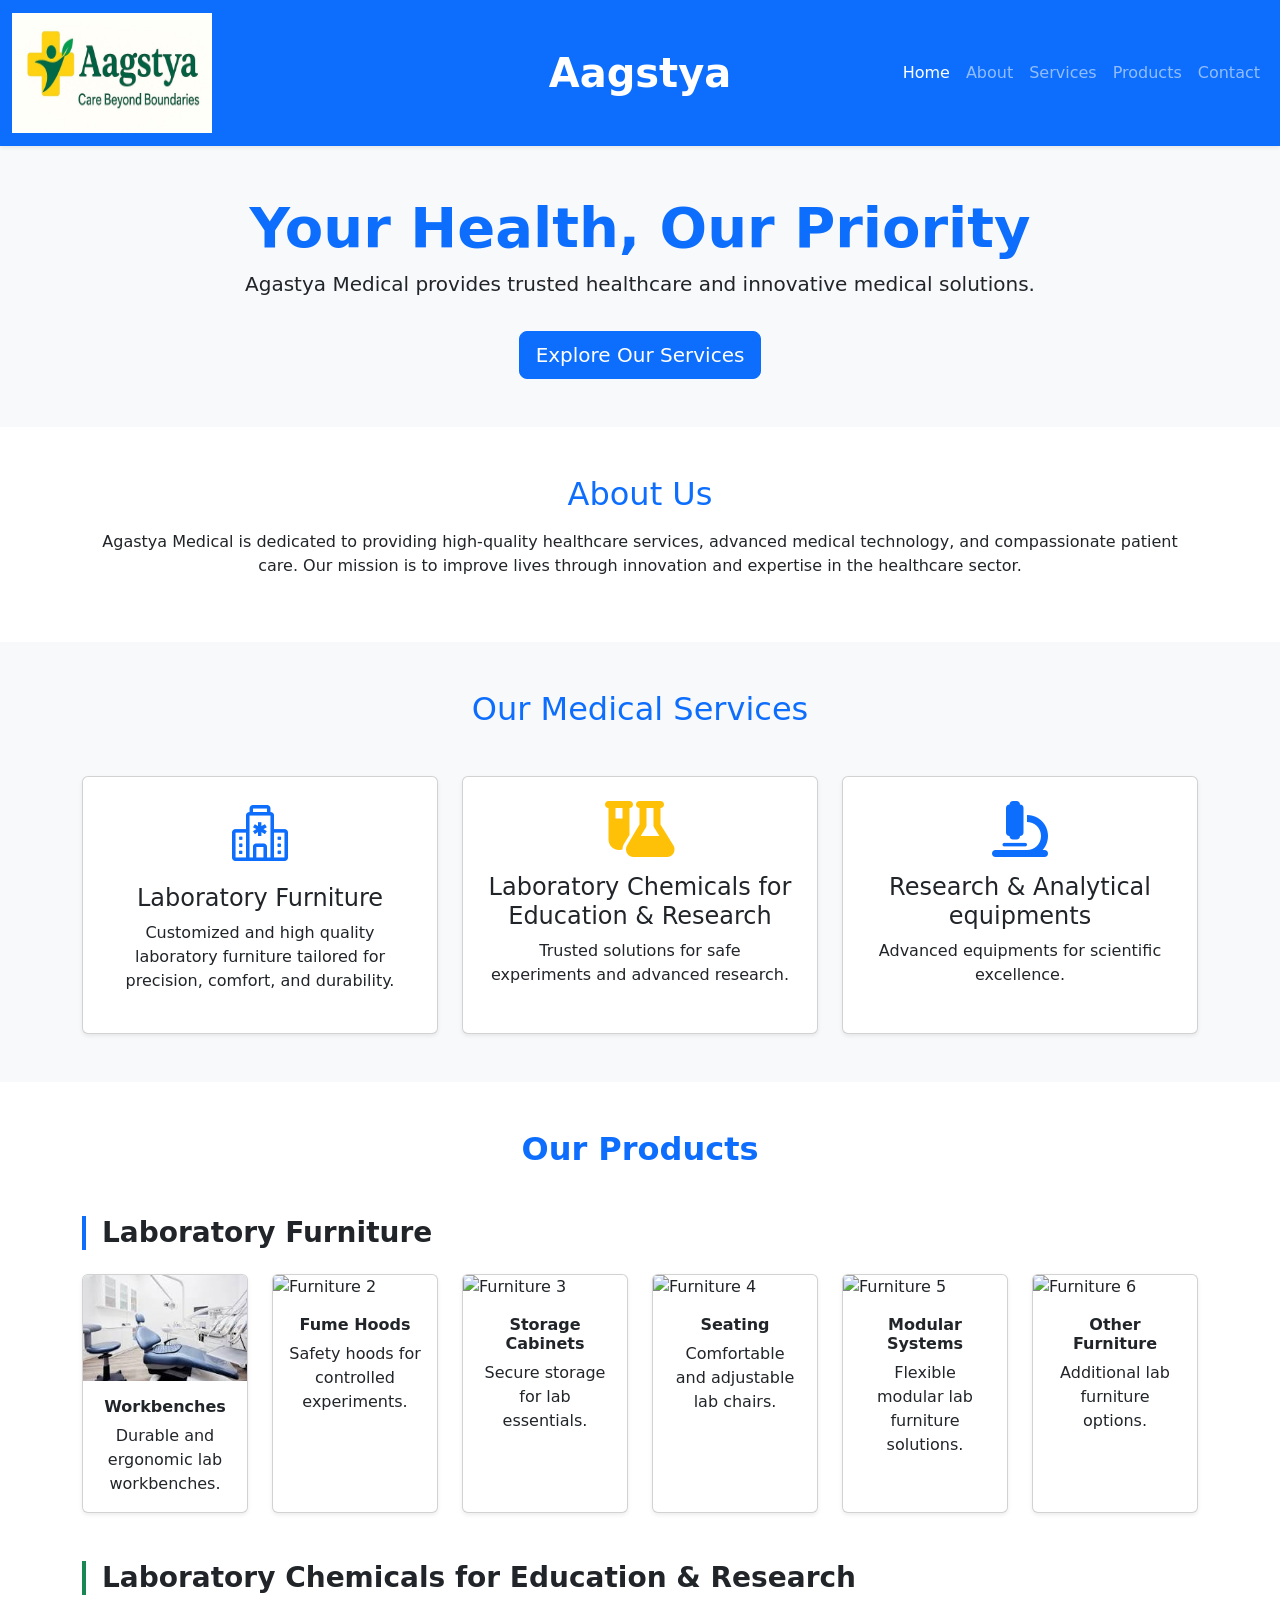
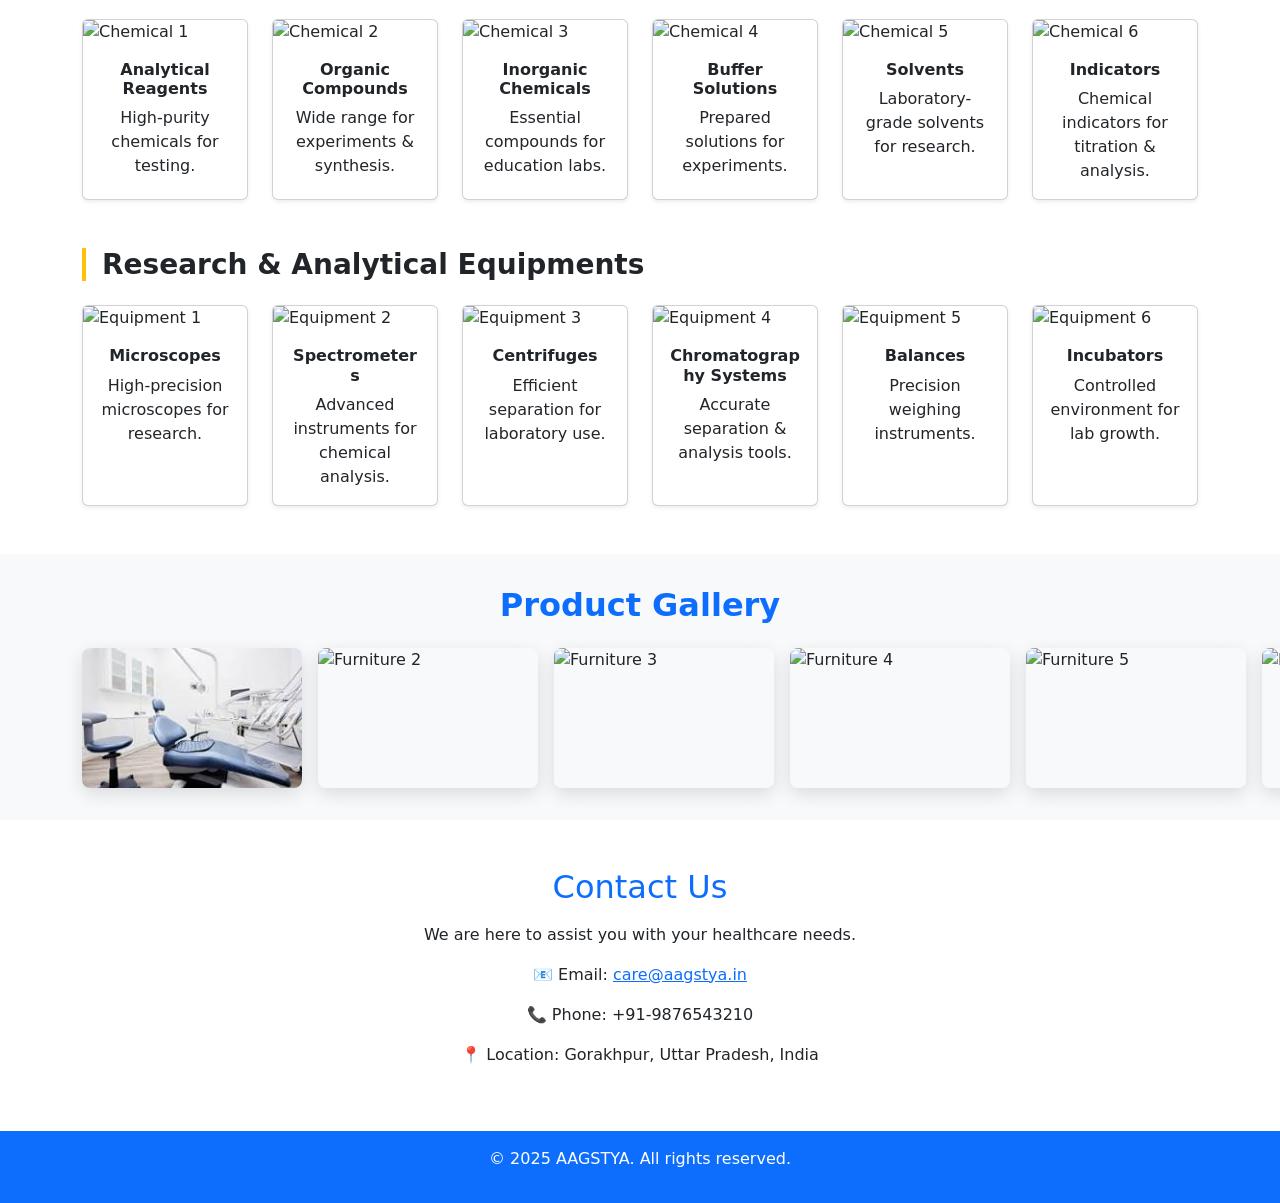
==== index.html @ add507a2 "changed file name to index" ====
<!DOCTYPE html>
<html lang="en">
<head>
  <meta charset="UTF-8" />
  <meta name="viewport" content="width=device-width, initial-scale=1.0" />
  <title>Agastya Medical Solutions</title>

  <!-- Bootstrap CSS -->
  <link href="https://cdn.jsdelivr.net/npm/bootstrap@5.3.2/dist/css/bootstrap.min.css" rel="stylesheet" />

  <!-- Bootstrap Icons -->
  <link href="https://cdn.jsdelivr.net/npm/bootstrap-icons/font/bootstrap-icons.css" rel="stylesheet" />

  <!-- Font Awesome (for flask / microscope icons, etc.) -->
  <link href="https://cdnjs.cloudflare.com/ajax/libs/font-awesome/6.5.0/css/all.min.css" rel="stylesheet" />

  <!-- Your site CSS (keeps your overrides) -->
  <link rel="stylesheet" href="css/style.css" />

  <!-- Product slider styles (paste inserted here) -->
  <style>
    /* Continuous right-to-left/right-to-left slider (this version moves images from LEFT -> RIGHT) */
    .product-slider {
      overflow: hidden;
      position: relative;
      padding: 2rem 0;
    }

    .product-slider .slider-track {
      display: flex;
      align-items: center;
      gap: 1rem;
      /* width is flexible; content duplicated for seamless loop */
      animation: scroll-right 30s linear infinite;
    }

    .product-slider .slide {
      flex: 0 0 auto;
      width: 220px; /* width of each item - adjust as needed */
    }

    .product-slider .slide img {
      width: 100%;
      height: 140px;
      object-fit: cover;
      border-radius: 8px;
      box-shadow: 0 6px 18px rgba(0, 0, 0, 0.12);
      display: block;
    }

    /* pause animation on hover */
    .product-slider .slider-track:hover {
      animation-play-state: paused;
    }

    /* Move the track from -50% to 0 so visual movement is left -> right */
    @keyframes scroll-right {
      0% {
        transform: translateX(-50%);
      }

      100% {
        transform: translateX(0%);
      }
    }

    /* responsive adjustments */
    @media (max-width: 992px) {
      .product-slider .slide {
        width: 180px;
      }

      .product-slider .slide img {
        height: 120px;
      }
    }

    @media (max-width: 576px) {
      .product-slider .slide {
        width: 140px;
      }

      .product-slider .slide img {
        height: 90px;
      }
    }
  </style>
</head>

<body>
  <!-- Navbar -->
 <nav class="navbar navbar-expand-lg navbar-dark bg-primary shadow-sm">
  <div class="container-fluid">
    
    <!-- Logo on Left -->
    <a class="navbar-brand d-flex align-items-center" href="#">
      <img src="images_1/Aagstya_logo.jpg" alt="Aagstya Logo" width="200" height="120" class="me-2">
    </a>

    <!-- Title in Middle -->
   <div class="position-absolute start-50 translate-middle-x">
      <span class="fw-bold fs-1 text-white">Aagstya</span>
    </div>

    <!-- Navbar Toggle for Mobile -->
    <button class="navbar-toggler" type="button" data-bs-toggle="collapse" data-bs-target="#navbarNav">
      <span class="navbar-toggler-icon"></span>
    </button>

    <!-- Links on Right -->
    <div class="collapse navbar-collapse justify-content-end" id="navbarNav">
      <ul class="navbar-nav">
        <li class="nav-item"><a class="nav-link active" href="#">Home</a></li>
        <li class="nav-item"><a class="nav-link" href="#about">About</a></li>
        <li class="nav-item"><a class="nav-link" href="#services">Services</a></li>
        <li class="nav-item"><a class="nav-link" href="#products">Products</a></li>
        <li class="nav-item"><a class="nav-link" href="#contact">Contact</a></li>
      </ul>
    </div>

  </div>
</nav>


  <!-- Hero Section -->
  <header class="bg-light text-dark text-center py-5">
    <div class="container">
      <h1 class="display-4 fw-bold text-primary">Your Health, Our Priority</h1>
      <p class="lead">Agastya Medical provides trusted healthcare and innovative medical solutions.</p>
      <a href="#services" class="btn btn-primary btn-lg mt-3">Explore Our Services</a>
    </div>
  </header>

  <!-- About Section -->
  <section id="about" class="py-5">
    <div class="container text-center">
      <h2 class="text-primary">About Us</h2>
      <p class="mt-3">
        Agastya Medical is dedicated to providing high-quality healthcare services, advanced medical technology, 
        and compassionate patient care. Our mission is to improve lives through innovation and expertise in the healthcare sector.
      </p>
    </div>
  </section>

  <!-- Services Section -->
  <section id="services" class="py-5 bg-light">
    <div class="container">
      <h2 class="text-center text-primary">Our Medical Services</h2>
      <div class="row mt-4 g-4">
        <div class="col-md-4">
          <div class="card shadow-sm text-center p-4 h-100">
            <i class="bi bi-hospital display-4 text-primary mb-3"></i>
            <h4>Laboratory Furniture</h4>
            <p>Customized and high quality laboratory furniture tailored for precision, comfort, and durability.</p>
          </div>
        </div>
        <div class="col-md-4">
          <div class="card shadow-sm text-center p-4 h-100">
            <i class="fas fa-flask-vial display-4 text-warning mb-3"></i>
             <!-- <i class="bi bi-heart-pulse display-4 text-danger mb-3"></i>  -->
            <h4>Laboratory Chemicals for Education & Research</h4>
            <p>Trusted solutions for safe experiments and advanced research.</p>
          </div>
        </div>
        <div class="col-md-4">
          <div class="card shadow-sm text-center p-4 h-100">
            <i class="fas fa-microscope display-4 text-primary mb-3"></i> 
            <!-- <i class="bi bi-capsule-pill display-4 text-success mb-3"></i> -->
            <h4>Research & Analytical equipments</h4>
            <p>Advanced equipments for scientific excellence.</p>
          </div>
        </div>
      </div>
    </div>
  </section>

  <!-- Products Section -->
<!-- Products Section -->
<section id="products" class="py-5">
  <div class="container">
    <h2 class="text-center text-primary fw-bold mb-5">Our Products</h2>

    <!-- Laboratory Furniture -->
    <div class="mb-4">
      <h3 class="text-dark fw-bold border-start border-4 border-primary ps-3 mb-4">
        Laboratory Furniture
      </h3>
    </div>
    <div class="row g-4 mb-5">
      <!-- 6 Products -->
      <div class="col-md-4 col-lg-2">
        <div class="card shadow-sm h-100">
          <img src="images_1/furniture_1.jpg"class="card-img-top" alt="Furniture 1">
          <div class="card-body text-center">
            <h6 class="card-title fw-bold">Workbenches</h6>
            <p class="card-text">Durable and ergonomic lab workbenches.</p>
          </div>
        </div>
      </div>
      <div class="col-md-4 col-lg-2">
        <div class="card shadow-sm h-100">
          <img src="https://picsum.photos/300/200?random=12" class="card-img-top" alt="Furniture 2">
          <div class="card-body text-center">
            <h6 class="card-title fw-bold">Fume Hoods</h6>
            <p class="card-text">Safety hoods for controlled experiments.</p>
          </div>
        </div>
      </div>
      <div class="col-md-4 col-lg-2">
        <div class="card shadow-sm h-100">
          <img src="https://picsum.photos/300/200?random=13" class="card-img-top" alt="Furniture 3">
          <div class="card-body text-center">
            <h6 class="card-title fw-bold">Storage Cabinets</h6>
            <p class="card-text">Secure storage for lab essentials.</p>
          </div>
        </div>
      </div>
      <div class="col-md-4 col-lg-2">
        <div class="card shadow-sm h-100">
          <img src="https://picsum.photos/300/200?random=14" class="card-img-top" alt="Furniture 4">
          <div class="card-body text-center">
            <h6 class="card-title fw-bold">Seating</h6>
            <p class="card-text">Comfortable and adjustable lab chairs.</p>
          </div>
        </div>
      </div>
      <div class="col-md-4 col-lg-2">
        <div class="card shadow-sm h-100">
          <img src="https://picsum.photos/300/200?random=15" class="card-img-top" alt="Furniture 5">
          <div class="card-body text-center">
            <h6 class="card-title fw-bold">Modular Systems</h6>
            <p class="card-text">Flexible modular lab furniture solutions.</p>
          </div>
        </div>
      </div>
      <div class="col-md-4 col-lg-2">
        <div class="card shadow-sm h-100">
          <img src="https://picsum.photos/300/200?random=16" class="card-img-top" alt="Furniture 6">
          <div class="card-body text-center">
            <h6 class="card-title fw-bold">Other Furniture</h6>
            <p class="card-text">Additional lab furniture options.</p>
          </div>
        </div>
      </div>
    </div>

    <!-- Laboratory Chemicals -->
    <div class="mb-4">
      <h3 class="text-dark fw-bold border-start border-4 border-success ps-3 mb-4">
        Laboratory Chemicals for Education & Research
      </h3>
    </div>
    <div class="row g-4 mb-5">
      <div class="col-md-4 col-lg-2">
        <div class="card shadow-sm h-100">
          <img src="https://picsum.photos/300/200?random=21" class="card-img-top" alt="Chemical 1">
          <div class="card-body text-center">
            <h6 class="card-title fw-bold">Analytical Reagents</h6>
            <p class="card-text">High-purity chemicals for testing.</p>
          </div>
        </div>
      </div>
      <div class="col-md-4 col-lg-2">
        <div class="card shadow-sm h-100">
          <img src="https://picsum.photos/300/200?random=22" class="card-img-top" alt="Chemical 2">
          <div class="card-body text-center">
            <h6 class="card-title fw-bold">Organic Compounds</h6>
            <p class="card-text">Wide range for experiments & synthesis.</p>
          </div>
        </div>
      </div>
      <div class="col-md-4 col-lg-2">
        <div class="card shadow-sm h-100">
          <img src="https://picsum.photos/300/200?random=23" class="card-img-top" alt="Chemical 3">
          <div class="card-body text-center">
            <h6 class="card-title fw-bold">Inorganic Chemicals</h6>
            <p class="card-text">Essential compounds for education labs.</p>
          </div>
        </div>
      </div>
      <div class="col-md-4 col-lg-2">
        <div class="card shadow-sm h-100">
          <img src="https://picsum.photos/300/200?random=24" class="card-img-top" alt="Chemical 4">
          <div class="card-body text-center">
            <h6 class="card-title fw-bold">Buffer Solutions</h6>
            <p class="card-text">Prepared solutions for experiments.</p>
          </div>
        </div>
      </div>
      <div class="col-md-4 col-lg-2">
        <div class="card shadow-sm h-100">
          <img src="https://picsum.photos/300/200?random=25" class="card-img-top" alt="Chemical 5">
          <div class="card-body text-center">
            <h6 class="card-title fw-bold">Solvents</h6>
            <p class="card-text">Laboratory-grade solvents for research.</p>
          </div>
        </div>
      </div>
      <div class="col-md-4 col-lg-2">
        <div class="card shadow-sm h-100">
          <img src="https://picsum.photos/300/200?random=26" class="card-img-top" alt="Chemical 6">
          <div class="card-body text-center">
            <h6 class="card-title fw-bold">Indicators</h6>
            <p class="card-text">Chemical indicators for titration & analysis.</p>
          </div>
        </div>
      </div>
    </div>

    <!-- Research & Analytical Equipments -->
    <div class="mb-4">
      <h3 class="text-dark fw-bold border-start border-4 border-warning ps-3 mb-4">
        Research & Analytical Equipments
      </h3>
    </div>
    <div class="row g-4">
      <div class="col-md-4 col-lg-2">
        <div class="card shadow-sm h-100">
          <img src="https://picsum.photos/300/200?random=31" class="card-img-top" alt="Equipment 1">
          <div class="card-body text-center">
            <h6 class="card-title fw-bold">Microscopes</h6>
            <p class="card-text">High-precision microscopes for research.</p>
          </div>
        </div>
      </div>
      <div class="col-md-4 col-lg-2">
        <div class="card shadow-sm h-100">
          <img src="https://picsum.photos/300/200?random=32" class="card-img-top" alt="Equipment 2">
          <div class="card-body text-center">
            <h6 class="card-title fw-bold">Spectrometers</h6>
            <p class="card-text">Advanced instruments for chemical analysis.</p>
          </div>
        </div>
      </div>
      <div class="col-md-4 col-lg-2">
        <div class="card shadow-sm h-100">
          <img src="https://picsum.photos/300/200?random=33" class="card-img-top" alt="Equipment 3">
          <div class="card-body text-center">
            <h6 class="card-title fw-bold">Centrifuges</h6>
            <p class="card-text">Efficient separation for laboratory use.</p>
          </div>
        </div>
      </div>
      <div class="col-md-4 col-lg-2">
        <div class="card shadow-sm h-100">
          <img src="https://picsum.photos/300/200?random=34" class="card-img-top" alt="Equipment 4">
          <div class="card-body text-center">
            <h6 class="card-title fw-bold">Chromatography Systems</h6>
            <p class="card-text">Accurate separation & analysis tools.</p>
          </div>
        </div>
      </div>
      <div class="col-md-4 col-lg-2">
        <div class="card shadow-sm h-100">
          <img src="https://picsum.photos/300/200?random=35" class="card-img-top" alt="Equipment 5">
          <div class="card-body text-center">
            <h6 class="card-title fw-bold">Balances</h6>
            <p class="card-text">Precision weighing instruments.</p>
          </div>
        </div>
      </div>
      <div class="col-md-4 col-lg-2">
        <div class="card shadow-sm h-100">
          <img src="https://picsum.photos/300/200?random=36" class="card-img-top" alt="Equipment 6">
          <div class="card-body text-center">
            <h6 class="card-title fw-bold">Incubators</h6>
            <p class="card-text">Controlled environment for lab growth.</p>
          </div>
        </div>
      </div>
    </div>
  </div>
</section>

<!-- ===== continuous slideshow (images from above subsections) ===== -->
<section id="product-slider" class="product-slider bg-light">
  <div class="container">
    <h2 class="text-center text-primary fw-bold mb-4">Product Gallery</h2>

    <!-- slider-track contains one full set of slides, followed by a duplicate set for seamless loop -->
    <div class="slider-track">
      <!-- Furniture (6) -->
      <div class="slide"><img src="images_1/furniture_1.jpg" alt="Furniture 1"></div>
      <div class="slide"><img src="https://picsum.photos/300/200?random=12" alt="Furniture 2"></div>
      <div class="slide"><img src="https://picsum.photos/300/200?random=13" alt="Furniture 3"></div>
      <div class="slide"><img src="https://picsum.photos/300/200?random=14" alt="Furniture 4"></div>
      <div class="slide"><img src="https://picsum.photos/300/200?random=15" alt="Furniture 5"></div>
      <div class="slide"><img src="https://picsum.photos/300/200?random=16" alt="Furniture 6"></div>

      <!-- Chemicals (6) -->
      <div class="slide"><img src="https://picsum.photos/300/200?random=21" alt="Chemical 1"></div>
      <div class="slide"><img src="https://picsum.photos/300/200?random=22" alt="Chemical 2"></div>
      <div class="slide"><img src="https://picsum.photos/300/200?random=23" alt="Chemical 3"></div>
      <div class="slide"><img src="https://picsum.photos/300/200?random=24" alt="Chemical 4"></div>
      <div class="slide"><img src="https://picsum.photos/300/200?random=25" alt="Chemical 5"></div>
      <div class="slide"><img src="https://picsum.photos/300/200?random=26" alt="Chemical 6"></div>

      <!-- Equipments (6) -->
      <div class="slide"><img src="https://picsum.photos/300/200?random=31" alt="Equipment 1"></div>
      <div class="slide"><img src="https://picsum.photos/300/200?random=32" alt="Equipment 2"></div>
      <div class="slide"><img src="https://picsum.photos/300/200?random=33" alt="Equipment 3"></div>
      <div class="slide"><img src="https://picsum.photos/300/200?random=34" alt="Equipment 4"></div>
      <div class="slide"><img src="https://picsum.photos/300/200?random=35" alt="Equipment 5"></div>
      <div class="slide"><img src="https://picsum.photos/300/200?random=36" alt="Equipment 6"></div>

      <!-- duplicate set for seamless looping -->
      <div class="slide"><img src="images_1/furniture_1.jpg" alt="Furniture 1"></div>
      <div class="slide"><img src="https://picsum.photos/300/200?random=12" alt="Furniture 2"></div>
      <div class="slide"><img src="https://picsum.photos/300/200?random=13" alt="Furniture 3"></div>
      <div class="slide"><img src="https://picsum.photos/300/200?random=14" alt="Furniture 4"></div>
      <div class="slide"><img src="https://picsum.photos/300/200?random=15" alt="Furniture 5"></div>
      <div class="slide"><img src="https://picsum.photos/300/200?random=16" alt="Furniture 6"></div>

      <div class="slide"><img src="https://picsum.photos/300/200?random=21" alt="Chemical 1"></div>
      <div class="slide"><img src="https://picsum.photos/300/200?random=22" alt="Chemical 2"></div>
      <div class="slide"><img src="https://picsum.photos/300/200?random=23" alt="Chemical 3"></div>
      <div class="slide"><img src="https://picsum.photos/300/200?random=24" alt="Chemical 4"></div>
      <div class="slide"><img src="https://picsum.photos/300/200?random=25" alt="Chemical 5"></div>
      <div class="slide"><img src="https://picsum.photos/300/200?random=26" alt="Chemical 6"></div>

      <div class="slide"><img src="https://picsum.photos/300/200?random=31" alt="Equipment 1"></div>
      <div class="slide"><img src="https://picsum.photos/300/200?random=32" alt="Equipment 2"></div>
      <div class="slide"><img src="https://picsum.photos/300/200?random=33" alt="Equipment 3"></div>
      <div class="slide"><img src="https://picsum.photos/300/200?random=34" alt="Equipment 4"></div>
      <div class="slide"><img src="https://picsum.photos/300/200?random=35" alt="Equipment 5"></div>
      <div class="slide"><img src="https://picsum.photos/300/200?random=36" alt="Equipment 6"></div>
    </div>
  </div>
</section>





  <!-- Contact Section -->
  <section id="contact" class="py-5">
    <div class="container text-center">
      <h2 class="text-primary">Contact Us</h2>
      <p class="mt-3">We are here to assist you with your healthcare needs.</p>
      <p>📧 Email: <a href="mailto:care@aagstya.in">care@aagstya.in</a></p>
      <p>📞 Phone: +91-9876543210</p>
      <p>📍 Location: Gorakhpur, Uttar Pradesh, India</p>
    </div>
  </section>

  <!-- Footer -->
  <footer class="bg-primary text-white text-center py-3">
    <p>© 2025 AAGSTYA. All rights reserved.</p>
  </footer>

  <!-- Bootstrap JS -->
  <script src="https://cdn.jsdelivr.net/npm/bootstrap@5.3.2/dist/js/bootstrap.bundle.min.js"></script>
  <!-- Custom JS -->
  <script src="js/script.js"></script>
</body>
</html>
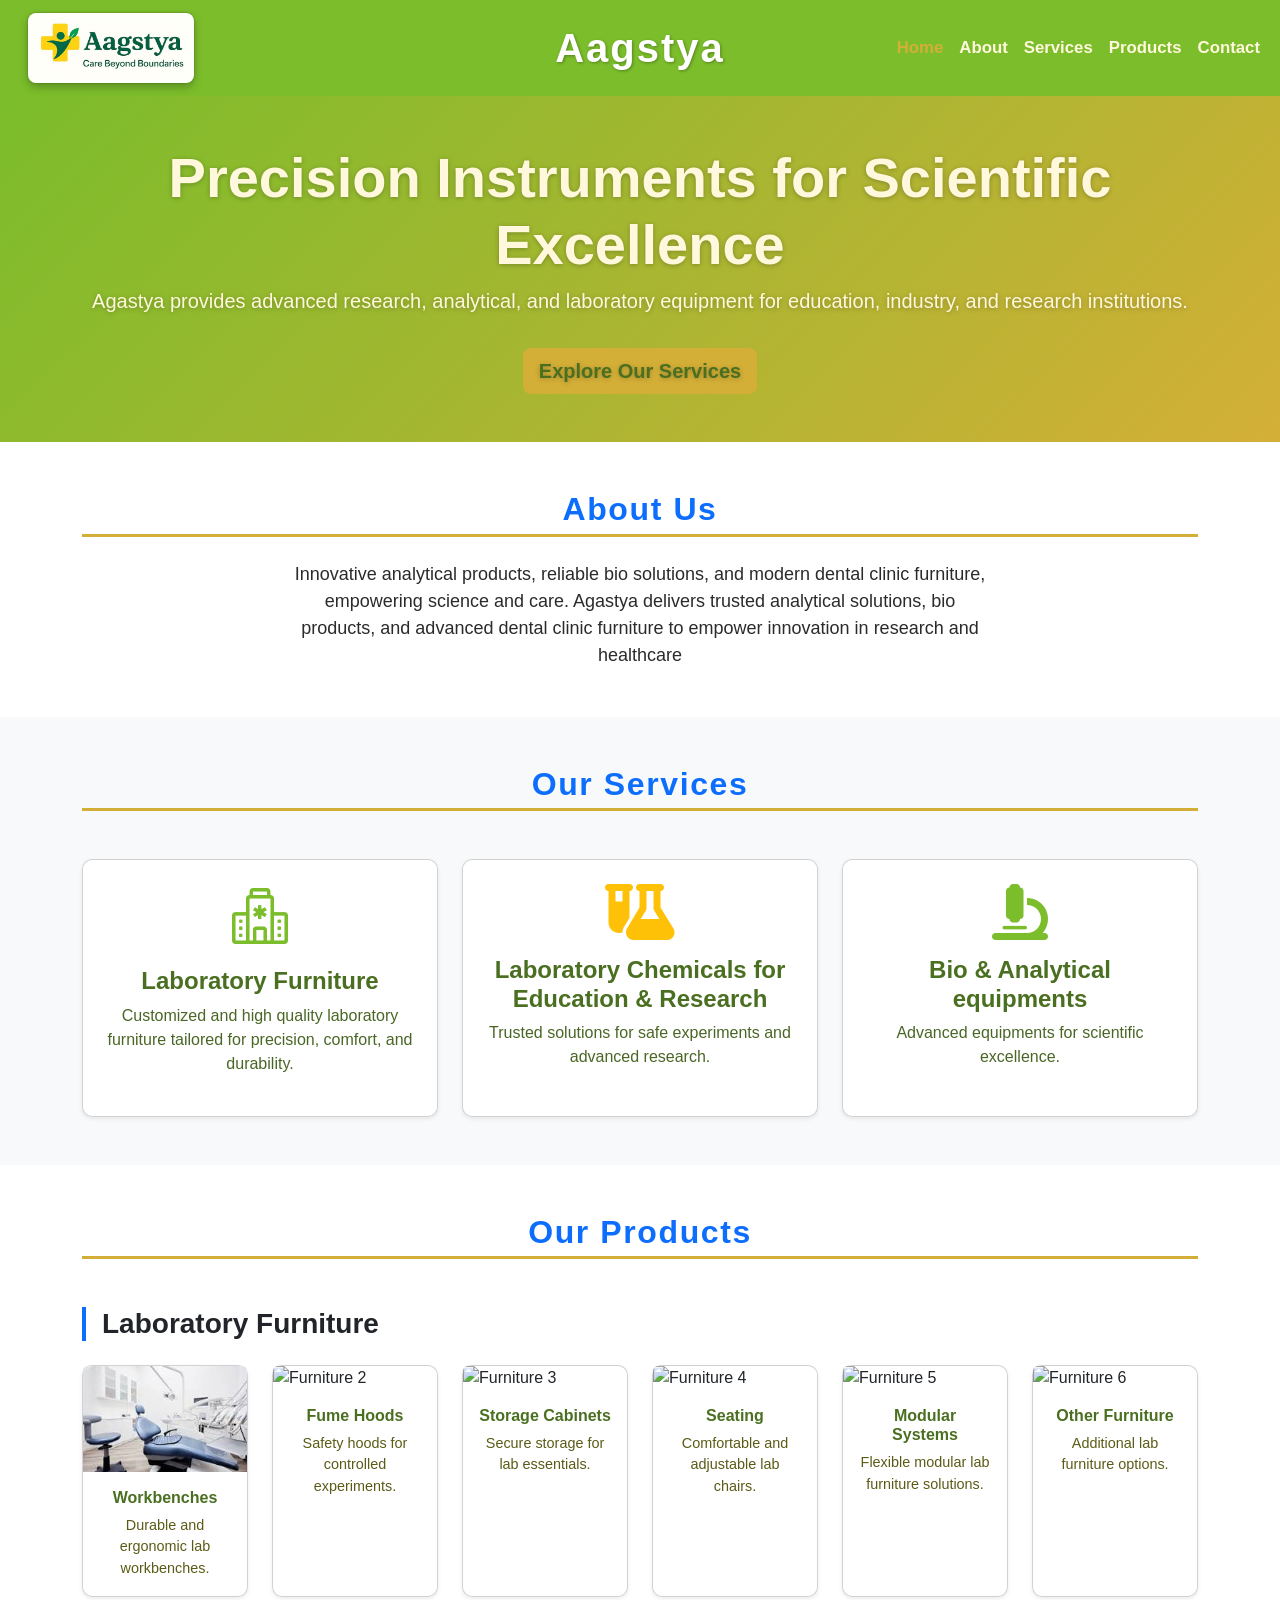
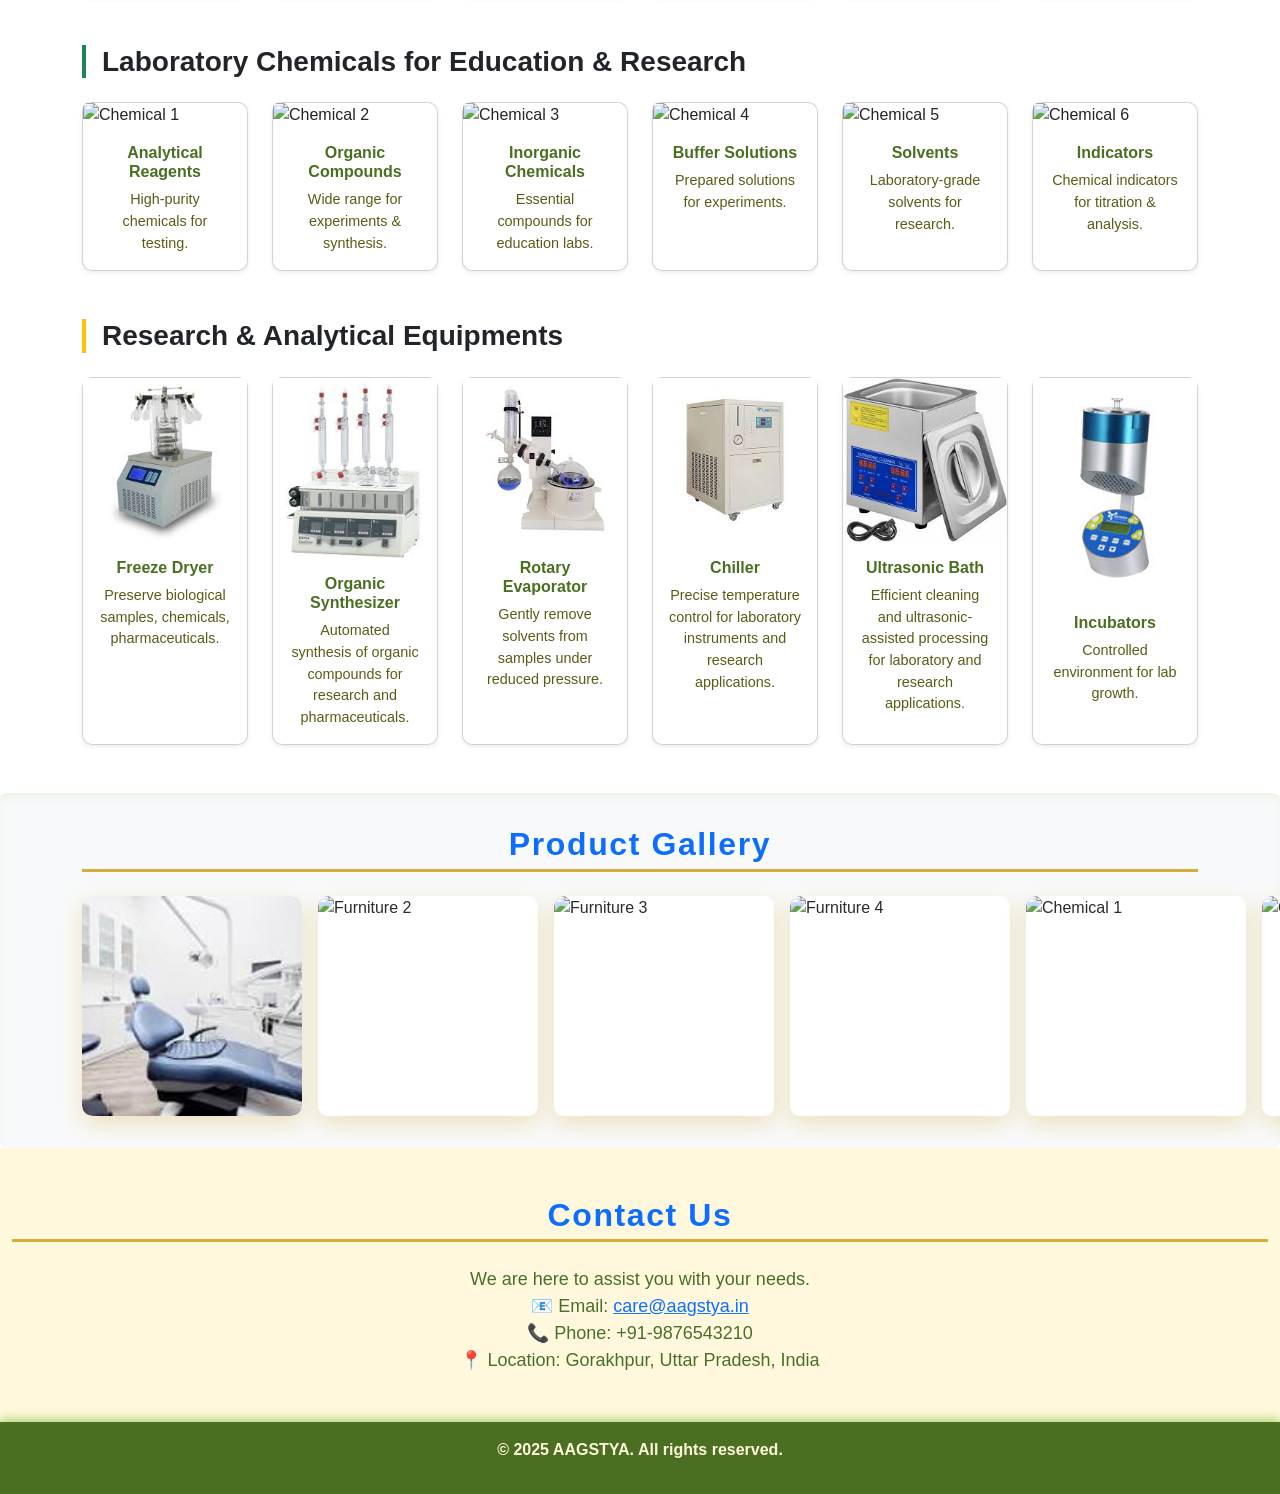
==== commit 8e4e9e2a: "changed theme  and remove medical" ====
--- a/index.html
+++ b/index.html
@@ -3,7 +3,7 @@
 <head>
   <meta charset="UTF-8" />
   <meta name="viewport" content="width=device-width, initial-scale=1.0" />
-  <title>Agastya Medical Solutions</title>
+  <title>Agastya</title>
 
   <!-- Bootstrap CSS -->
   <link href="https://cdn.jsdelivr.net/npm/bootstrap@5.3.2/dist/css/bootstrap.min.css" rel="stylesheet" />
@@ -11,122 +11,287 @@
   <!-- Bootstrap Icons -->
   <link href="https://cdn.jsdelivr.net/npm/bootstrap-icons/font/bootstrap-icons.css" rel="stylesheet" />
 
-  <!-- Font Awesome (for flask / microscope icons, etc.) -->
+  <!-- Font Awesome -->
   <link href="https://cdnjs.cloudflare.com/ajax/libs/font-awesome/6.5.0/css/all.min.css" rel="stylesheet" />
 
-  <!-- Your site CSS (keeps your overrides) -->
+  <!-- Your site CSS -->
   <link rel="stylesheet" href="css/style.css" />
 
-  <!-- Product slider styles (paste inserted here) -->
+  <!-- Product slider styles and theme -->
   <style>
-    /* Continuous right-to-left/right-to-left slider (this version moves images from LEFT -> RIGHT) */
+    :root {
+      --primary-green: #7bbd2b;
+      --dark-green: #4a6f20;
+      --mustard-yellow: #d4af37;
+      --light-yellow: #fff8dc;
+      --neutral-light: #f9f9f9;
+      --text-dark: #2b2b2b;
+      --overlay-white: rgba(255, 255, 255, 0.75);
+    }
+
+    body {
+      background-image: url('https://images.unsplash.com/photo-1581091012184-69b34bed595d?auto=format&fit=crop&w=1470&q=80');
+      background-size: cover;
+      background-position: center;
+      position: relative;
+      color: var(--text-dark);
+      font-family: 'Segoe UI', Tahoma, Geneva, Verdana, sans-serif;
+      min-height: 100vh;
+    }
+    body::before {
+      content: "";
+      position: fixed;
+      inset: 0;
+      background-color: var(--overlay-white);
+      pointer-events: none;
+      z-index: -1;
+    }
+
+    /* Navbar */
+    .navbar {
+      background-color: var(--primary-green);
+      box-shadow: 0 2px 10px rgba(0,0,0,0.15);
+      backdrop-filter: saturate(180%) blur(10px);
+      -webkit-backdrop-filter: saturate(180%) blur(10px);
+    }
+    .navbar-brand .logo {
+      height: 70px;
+      border-radius: 8px;
+      box-shadow: 0 4px 10px rgba(0,0,0,0.2);
+      transition: transform 0.3s ease, filter 0.3s ease;
+      filter: drop-shadow(0 0 1px rgba(0,0,0,0.3));
+    }
+    .navbar-brand .logo:hover {
+      transform: scale(1.1);
+      filter: drop-shadow(0 0 6px rgba(212,175,55,0.8));
+    }
+    .position-absolute.start-50.translate-middle-x span {
+      font-weight: 700;
+      font-size: 2.5rem;
+      color: var(--mustard-yellow);
+      text-shadow: 1px 1px 3px rgba(0,0,0,0.3);
+      letter-spacing: 0.05em;
+    }
+
+    .nav-link {
+      color: var(--light-yellow) !important;
+      font-weight: 600;
+      font-size: 1.05rem;
+      transition: color 0.3s ease;
+    }
+    .nav-link:hover, .nav-link.active {
+      color: var(--mustard-yellow) !important;
+    }
+
+    /* Hero */
+    header.bg-light {
+      background: linear-gradient(135deg, var(--primary-green) 0%, var(--mustard-yellow) 100%);
+      color: var(--light-yellow);
+      padding: 6rem 0;
+      text-shadow: 0 1px 5px rgba(0,0,0,0.25);
+      position: relative;
+      z-index: 1;
+    }
+    header .btn-primary {
+      background-color: var(--mustard-yellow);
+      border: none;
+      font-weight: 700;
+      color: var(--dark-green);
+      transition: background-color 0.3s ease;
+    }
+    header .btn-primary:hover {
+      background-color: #c49d2d;
+      color: var(--light-yellow);
+    }
+
+    /* Section headings */
+    section h2.text-primary {
+      color: var(--dark-green);
+      font-weight: 700;
+      margin-bottom: 1.5rem;
+      border-bottom: 3px solid var(--mustard-yellow);
+      padding-bottom: 0.3rem;
+      letter-spacing: 0.05em;
+      text-shadow: 1px 1px 2px rgba(255 255 255 / 0.8);
+    }
+
+    /* About and contact text */
+    #about p, #contact p {
+      font-size: 1.125rem;
+      max-width: 700px;
+      margin: 0 auto;
+      text-shadow: 0 0 3px rgba(255 255 255 / 0.85);
+    }
+
+    /* Cards with translucent background */
+    #services .card,
+    #products .card,
+    .product-slider {
+      background-color: rgba(255 255 255 / 0.9);
+      border-radius: 10px;
+    }
+    #services .card:hover,
+    #products .card:hover,
+    .product-slider .slide:hover {
+      box-shadow: 0 10px 30px rgba(123, 189, 43, 0.4);
+      transform: translateY(-8px);
+      background-color: rgba(255 255 255 / 0.95);
+    }
+    #services .card, #products .card {
+      box-shadow: 0 5px 15px rgba(212, 175, 55, 0.15);
+      transition: box-shadow 0.3s ease, transform 0.3s ease;
+    }
+
+    /* Text and icons colors remain */
+    #services .card i { color: var(--primary-green); }
+    #services h4 { color: var(--dark-green); font-weight: 700; }
+    #services p { color: #496625; }
+    #products .card-title { color: var(--dark-green); font-weight: 600; }
+    #products .card-text { color: #5b5b17; font-size: 0.9rem; }
+
+    /* Product slider */
     .product-slider {
       overflow: hidden;
       position: relative;
       padding: 2rem 0;
-    }
-
+      box-shadow: inset 0 5px 15px -10px rgba(123, 189, 43, 0.3);
+      border-radius: 8px;
+    }
     .product-slider .slider-track {
       display: flex;
       align-items: center;
       gap: 1rem;
-      /* width is flexible; content duplicated for seamless loop */
-      animation: scroll-right 30s linear infinite;
-    }
-
+      animation: scroll-right 15s linear infinite;
+    }
     .product-slider .slide {
       flex: 0 0 auto;
-      width: 220px; /* width of each item - adjust as needed */
-    }
-
+      width: 220px;
+      border-radius: 10px;
+      box-shadow: 0 8px 22px rgba(212, 175, 55, 0.3);
+      overflow: hidden;
+      transition: box-shadow 0.3s ease;
+      background-color: rgba(255 255 255 / 0.95);
+    }
     .product-slider .slide img {
       width: 100%;
-      height: 140px;
+      height: 220px;
       object-fit: cover;
-      border-radius: 8px;
-      box-shadow: 0 6px 18px rgba(0, 0, 0, 0.12);
+      border-radius: 10px;
       display: block;
-    }
-
-    /* pause animation on hover */
+      transition: transform 0.3s ease;
+    }
+    .product-slider .slide img:hover {
+      transform: scale(1.05);
+    }
     .product-slider .slider-track:hover {
       animation-play-state: paused;
     }
 
-    /* Move the track from -50% to 0 so visual movement is left -> right */
+    /* Contact */
+    #contact {
+   background-color: var(--light-yellow);
+   color: var(--dark-green);
+   padding: 4rem 0;
+   text-shadow: 0 0 4px rgba(255, 255, 255, 0.85);
+   border-radius: 0; /* Remove or limit radius if not boxed */
+   margin: 0;
+   max-width: none;
+   width: 100vw;
+ } 
+
+ #contact .container {
+   max-width: 100%;
+   margin: 0 auto;
+ }
+    /* #contact {
+      background-color: var(--light-yellow);
+      color: var(--dark-green);
+      padding: 4rem 0;
+      text-shadow: 0 0 4px rgba(255 255 255 / 0.85);
+      border-radius: 12px;
+      margin: 0 1rem;
+      max-width: 700px;
+    }
+    #contact a {
+      color: var(--primary-green);
+      font-weight: 600;
+      text-decoration: none;
+      transition: color 0.3s ease;
+    }
+    #contact a:hover {
+      color: var(--mustard-yellow);
+      text-decoration: underline;
+    } */
+
+    /* Footer */
+    footer {
+      background-color: var(--dark-green);
+      color: var(--light-yellow);
+      box-shadow: 0 -2px 10px rgba(123, 189, 43, 0.7);
+      font-weight: 600;
+      padding: 1rem 0;
+    }
+
+    /* Keyframes for slider */
     @keyframes scroll-right {
-      0% {
-        transform: translateX(-50%);
-      }
-
-      100% {
-        transform: translateX(0%);
-      }
-    }
-
-    /* responsive adjustments */
+      0% { transform: translateX(-50%); }
+      100% { transform: translateX(0%); }
+    }
     @media (max-width: 992px) {
-      .product-slider .slide {
-        width: 180px;
-      }
-
-      .product-slider .slide img {
-        height: 120px;
-      }
-    }
-
+      .product-slider .slide { width: 180px; }
+      .product-slider .slide img { height: 120px; }
+    }
     @media (max-width: 576px) {
-      .product-slider .slide {
-        width: 140px;
-      }
-
-      .product-slider .slide img {
-        height: 90px;
-      }
-    }
+      .product-slider .slide { width: 140px; }
+      .product-slider .slide img { height: 90px; }
+    }
+
+    /* ✅ New brand text style (Aagstya) */
+  .navbar .brand-text {
+    color: white !important;
+    font-size: 1.5rem;
+    font-weight: bold;
+  }
+    
   </style>
 </head>
-
 <body>
   <!-- Navbar -->
- <nav class="navbar navbar-expand-lg navbar-dark bg-primary shadow-sm">
-  <div class="container-fluid">
-    
-    <!-- Logo on Left -->
-    <a class="navbar-brand d-flex align-items-center" href="#">
-      <img src="images_1/Aagstya_logo.jpg" alt="Aagstya Logo" width="200" height="120" class="me-2">
+  <nav class="navbar navbar-expand-lg navbar-dark">
+    <div class="container-fluid">
+      <a class="navbar-brand d-flex align-items-center ms-3" href="#">
+  <img src="images_1/Aagstya_logo.jpg" alt="Aagstya Logo" class="logo me-2" />
     </a>
 
-    <!-- Title in Middle -->
-   <div class="position-absolute start-50 translate-middle-x">
-      <span class="fw-bold fs-1 text-white">Aagstya</span>
+      <!-- <a class="navbar-brand d-flex align-items-center" href="#">
+        <img src="images_1/Aagstya_logo.jpg" alt="Aagstya Logo" class="logo me-2" />
+      </a> -->
+      <div class="position-absolute start-50 translate-middle-x">
+  <span class="brand-text">Aagstya</span>
+  </div>
+      <!-- <div class="position-absolute start-50 translate-middle-x">
+        <span>Aagstya</span>
+      </div> -->
+      <button class="navbar-toggler" type="button" data-bs-toggle="collapse" data-bs-target="#navbarNav">
+        <span class="navbar-toggler-icon"></span>
+      </button>
+      <div class="collapse navbar-collapse justify-content-end" id="navbarNav">
+        <ul class="navbar-nav">
+          <li class="nav-item"><a class="nav-link active" href="#">Home</a></li>
+          <li class="nav-item"><a class="nav-link" href="#about">About</a></li>
+          <li class="nav-item"><a class="nav-link" href="#services">Services</a></li>
+          <li class="nav-item"><a class="nav-link" href="#products">Products</a></li>
+          <li class="nav-item"><a class="nav-link" href="#contact">Contact</a></li>
+        </ul>
+      </div>
     </div>
-
-    <!-- Navbar Toggle for Mobile -->
-    <button class="navbar-toggler" type="button" data-bs-toggle="collapse" data-bs-target="#navbarNav">
-      <span class="navbar-toggler-icon"></span>
-    </button>
-
-    <!-- Links on Right -->
-    <div class="collapse navbar-collapse justify-content-end" id="navbarNav">
-      <ul class="navbar-nav">
-        <li class="nav-item"><a class="nav-link active" href="#">Home</a></li>
-        <li class="nav-item"><a class="nav-link" href="#about">About</a></li>
-        <li class="nav-item"><a class="nav-link" href="#services">Services</a></li>
-        <li class="nav-item"><a class="nav-link" href="#products">Products</a></li>
-        <li class="nav-item"><a class="nav-link" href="#contact">Contact</a></li>
-      </ul>
-    </div>
-
-  </div>
-</nav>
-
+  </nav>
 
   <!-- Hero Section -->
-  <header class="bg-light text-dark text-center py-5">
+  <header class="bg-light text-center py-5">
     <div class="container">
-      <h1 class="display-4 fw-bold text-primary">Your Health, Our Priority</h1>
-      <p class="lead">Agastya Medical provides trusted healthcare and innovative medical solutions.</p>
+      <h1 class="display-4 fw-bold">Precision Instruments for Scientific Excellence</h1>
+      <p class="lead">Agastya provides advanced research, analytical, and laboratory equipment for education, industry, and research institutions.</p>
       <a href="#services" class="btn btn-primary btn-lg mt-3">Explore Our Services</a>
     </div>
   </header>
@@ -135,21 +300,18 @@
   <section id="about" class="py-5">
     <div class="container text-center">
       <h2 class="text-primary">About Us</h2>
-      <p class="mt-3">
-        Agastya Medical is dedicated to providing high-quality healthcare services, advanced medical technology, 
-        and compassionate patient care. Our mission is to improve lives through innovation and expertise in the healthcare sector.
-      </p>
+      <p class="mt-3">Innovative analytical products, reliable bio solutions, and modern dental clinic furniture, empowering science and care. Agastya delivers trusted analytical solutions, bio products, and advanced dental clinic furniture to empower innovation in research and healthcare</p>
     </div>
   </section>
 
   <!-- Services Section -->
   <section id="services" class="py-5 bg-light">
     <div class="container">
-      <h2 class="text-center text-primary">Our Medical Services</h2>
+      <h2 class="text-center text-primary">Our Services</h2>
       <div class="row mt-4 g-4">
         <div class="col-md-4">
           <div class="card shadow-sm text-center p-4 h-100">
-            <i class="bi bi-hospital display-4 text-primary mb-3"></i>
+            <i class="bi bi-hospital display-4 mb-3"></i>
             <h4>Laboratory Furniture</h4>
             <p>Customized and high quality laboratory furniture tailored for precision, comfort, and durability.</p>
           </div>
@@ -157,16 +319,14 @@
         <div class="col-md-4">
           <div class="card shadow-sm text-center p-4 h-100">
             <i class="fas fa-flask-vial display-4 text-warning mb-3"></i>
-             <!-- <i class="bi bi-heart-pulse display-4 text-danger mb-3"></i>  -->
             <h4>Laboratory Chemicals for Education & Research</h4>
             <p>Trusted solutions for safe experiments and advanced research.</p>
           </div>
         </div>
         <div class="col-md-4">
           <div class="card shadow-sm text-center p-4 h-100">
-            <i class="fas fa-microscope display-4 text-primary mb-3"></i> 
-            <!-- <i class="bi bi-capsule-pill display-4 text-success mb-3"></i> -->
-            <h4>Research & Analytical equipments</h4>
+            <i class="fas fa-microscope display-4 mb-3"></i>
+            <h4>Bio & Analytical equipments</h4>
             <p>Advanced equipments for scientific excellence.</p>
           </div>
         </div>
@@ -175,276 +335,253 @@
   </section>
 
   <!-- Products Section -->
-<!-- Products Section -->
-<section id="products" class="py-5">
-  <div class="container">
-    <h2 class="text-center text-primary fw-bold mb-5">Our Products</h2>
-
-    <!-- Laboratory Furniture -->
-    <div class="mb-4">
-      <h3 class="text-dark fw-bold border-start border-4 border-primary ps-3 mb-4">
-        Laboratory Furniture
-      </h3>
+  <section id="products" class="py-5">
+    <div class="container">
+      <h2 class="text-center text-primary fw-bold mb-5">Our Products</h2>
+      <!-- Laboratory Furniture -->
+      <div class="mb-4">
+        <h3 class="text-dark fw-bold border-start border-4 border-primary ps-3 mb-4">
+          Laboratory Furniture
+        </h3>
+      </div>
+      <div class="row g-4 mb-5">
+        <div class="col-md-4 col-lg-2">
+          <div class="card shadow-sm h-100">
+            <img src="images_1/furniture_1.jpg" class="card-img-top" alt="Furniture 1" />
+            <div class="card-body text-center">
+              <h6 class="card-title fw-bold">Workbenches</h6>
+              <p class="card-text">Durable and ergonomic lab workbenches.</p>
+            </div>
+          </div>
+        </div>
+        <div class="col-md-4 col-lg-2">
+          <div class="card shadow-sm h-100">
+            <img src="https://picsum.photos/300/200?random=12" class="card-img-top" alt="Furniture 2" />
+            <div class="card-body text-center">
+              <h6 class="card-title fw-bold">Fume Hoods</h6>
+              <p class="card-text">Safety hoods for controlled experiments.</p>
+            </div>
+          </div>
+        </div>
+        <div class="col-md-4 col-lg-2">
+          <div class="card shadow-sm h-100">
+            <img src="https://picsum.photos/300/200?random=13" class="card-img-top" alt="Furniture 3" />
+            <div class="card-body text-center">
+              <h6 class="card-title fw-bold">Storage Cabinets</h6>
+              <p class="card-text">Secure storage for lab essentials.</p>
+            </div>
+          </div>
+        </div>
+        <div class="col-md-4 col-lg-2">
+          <div class="card shadow-sm h-100">
+            <img src="https://picsum.photos/300/200?random=14" class="card-img-top" alt="Furniture 4" />
+            <div class="card-body text-center">
+              <h6 class="card-title fw-bold">Seating</h6>
+              <p class="card-text">Comfortable and adjustable lab chairs.</p>
+            </div>
+          </div>
+        </div>
+        <div class="col-md-4 col-lg-2">
+          <div class="card shadow-sm h-100">
+            <img src="https://picsum.photos/300/200?random=15" class="card-img-top" alt="Furniture 5" />
+            <div class="card-body text-center">
+              <h6 class="card-title fw-bold">Modular Systems</h6>
+              <p class="card-text">Flexible modular lab furniture solutions.</p>
+            </div>
+          </div>
+        </div>
+        <div class="col-md-4 col-lg-2">
+          <div class="card shadow-sm h-100">
+            <img src="https://picsum.photos/300/200?random=16" class="card-img-top" alt="Furniture 6" />
+            <div class="card-body text-center">
+              <h6 class="card-title fw-bold">Other Furniture</h6>
+              <p class="card-text">Additional lab furniture options.</p>
+            </div>
+          </div>
+        </div>
+      </div>
+
+      <!-- Laboratory Chemicals -->
+      <div class="mb-4">
+        <h3 class="text-dark fw-bold border-start border-4 border-success ps-3 mb-4">
+          Laboratory Chemicals for Education & Research
+        </h3>
+      </div>
+      <div class="row g-4 mb-5">
+        <div class="col-md-4 col-lg-2">
+          <div class="card shadow-sm h-100">
+            <img src="https://picsum.photos/300/200?random=21" class="card-img-top" alt="Chemical 1" />
+            <div class="card-body text-center">
+              <h6 class="card-title fw-bold">Analytical Reagents</h6>
+              <p class="card-text">High-purity chemicals for testing.</p>
+            </div>
+          </div>
+        </div>
+        <div class="col-md-4 col-lg-2">
+          <div class="card shadow-sm h-100">
+            <img src="https://picsum.photos/300/200?random=22" class="card-img-top" alt="Chemical 2" />
+            <div class="card-body text-center">
+              <h6 class="card-title fw-bold">Organic Compounds</h6>
+              <p class="card-text">Wide range for experiments & synthesis.</p>
+            </div>
+          </div>
+        </div>
+        <div class="col-md-4 col-lg-2">
+          <div class="card shadow-sm h-100">
+            <img src="https://picsum.photos/300/200?random=23" class="card-img-top" alt="Chemical 3" />
+            <div class="card-body text-center">
+              <h6 class="card-title fw-bold">Inorganic Chemicals</h6>
+              <p class="card-text">Essential compounds for education labs.</p>
+            </div>
+          </div>
+        </div>
+        <div class="col-md-4 col-lg-2">
+          <div class="card shadow-sm h-100">
+            <img src="https://picsum.photos/300/200?random=24" class="card-img-top" alt="Chemical 4" />
+            <div class="card-body text-center">
+              <h6 class="card-title fw-bold">Buffer Solutions</h6>
+              <p class="card-text">Prepared solutions for experiments.</p>
+            </div>
+          </div>
+        </div>
+        <div class="col-md-4 col-lg-2">
+          <div class="card shadow-sm h-100">
+            <img src="https://picsum.photos/300/200?random=25" class="card-img-top" alt="Chemical 5" />
+            <div class="card-body text-center">
+              <h6 class="card-title fw-bold">Solvents</h6>
+              <p class="card-text">Laboratory-grade solvents for research.</p>
+            </div>
+          </div>
+        </div>
+        <div class="col-md-4 col-lg-2">
+          <div class="card shadow-sm h-100">
+            <img src="https://picsum.photos/300/200?random=26" class="card-img-top" alt="Chemical 6" />
+            <div class="card-body text-center">
+              <h6 class="card-title fw-bold">Indicators</h6>
+              <p class="card-text">Chemical indicators for titration & analysis.</p>
+            </div>
+          </div>
+        </div>
+      </div>
+
+      <!-- Research & Analytical Equipments -->
+      <div class="mb-4">
+        <h3 class="text-dark fw-bold border-start border-4 border-warning ps-3 mb-4">Research & Analytical Equipments</h3>
+      </div>
+      <div class="row g-4">
+        <div class="col-md-4 col-lg-2">
+          <div class="card shadow-sm h-100">
+            <img src="images_1/freezedryer.jpg" class="card-img-top" alt="Freeze Dryer" />
+            <div class="card-body text-center">
+              <h6 class="card-title fw-bold">Freeze Dryer</h6>
+              <p class="card-text">Preserve biological samples, chemicals, pharmaceuticals.</p>
+            </div>
+          </div>
+        </div>
+        <div class="col-md-4 col-lg-2">
+          <div class="card shadow-sm h-100">
+            <img src="images_1/organicsynthesizer.jpg" class="card-img-top" alt="Organic Synthesizer" />
+            <div class="card-body text-center">
+              <h6 class="card-title fw-bold">Organic Synthesizer</h6>
+              <p class="card-text">Automated synthesis of organic compounds for research and pharmaceuticals.</p>
+            </div>
+          </div>
+        </div>
+        <div class="col-md-4 col-lg-2">
+          <div class="card shadow-sm h-100">
+            <img src="images_1/rotaryevaporator.jpg" class="card-img-top" alt="Rotary Evaporator" />
+            <div class="card-body text-center">
+              <h6 class="card-title fw-bold">Rotary Evaporator</h6>
+              <p class="card-text">Gently remove solvents from samples under reduced pressure.</p>
+            </div>
+          </div>
+        </div>
+        <div class="col-md-4 col-lg-2">
+          <div class="card shadow-sm h-100">
+            <img src="images_1/chiller.jpg" class="card-img-top" alt="Chiller" />
+            <div class="card-body text-center">
+              <h6 class="card-title fw-bold">Chiller</h6>
+              <p class="card-text">Precise temperature control for laboratory instruments and research applications.</p>
+            </div>
+          </div>
+        </div>
+        <div class="col-md-4 col-lg-2">
+          <div class="card shadow-sm h-100">
+            <img src="images_1/ultrasonicbath.jpg" class="card-img-top" alt="Ultrasonic Bath" />
+            <div class="card-body text-center">
+              <h6 class="card-title fw-bold">Ultrasonic Bath</h6>
+              <p class="card-text">Efficient cleaning and ultrasonic-assisted processing for laboratory and research applications.</p>
+            </div>
+          </div>
+        </div>
+        <div class="col-md-4 col-lg-2">
+          <div class="card shadow-sm h-100">
+            <img src="images_1/incubator.jpg" class="card-img-top" alt="Incubator" />
+            <div class="card-body text-center">
+              <h6 class="card-title fw-bold">Incubators</h6>
+              <p class="card-text">Controlled environment for lab growth.</p>
+            </div>
+          </div>
+        </div>
+      </div>
     </div>
-    <div class="row g-4 mb-5">
-      <!-- 6 Products -->
-      <div class="col-md-4 col-lg-2">
-        <div class="card shadow-sm h-100">
-          <img src="images_1/furniture_1.jpg"class="card-img-top" alt="Furniture 1">
-          <div class="card-body text-center">
-            <h6 class="card-title fw-bold">Workbenches</h6>
-            <p class="card-text">Durable and ergonomic lab workbenches.</p>
-          </div>
-        </div>
-      </div>
-      <div class="col-md-4 col-lg-2">
-        <div class="card shadow-sm h-100">
-          <img src="https://picsum.photos/300/200?random=12" class="card-img-top" alt="Furniture 2">
-          <div class="card-body text-center">
-            <h6 class="card-title fw-bold">Fume Hoods</h6>
-            <p class="card-text">Safety hoods for controlled experiments.</p>
-          </div>
-        </div>
-      </div>
-      <div class="col-md-4 col-lg-2">
-        <div class="card shadow-sm h-100">
-          <img src="https://picsum.photos/300/200?random=13" class="card-img-top" alt="Furniture 3">
-          <div class="card-body text-center">
-            <h6 class="card-title fw-bold">Storage Cabinets</h6>
-            <p class="card-text">Secure storage for lab essentials.</p>
-          </div>
-        </div>
-      </div>
-      <div class="col-md-4 col-lg-2">
-        <div class="card shadow-sm h-100">
-          <img src="https://picsum.photos/300/200?random=14" class="card-img-top" alt="Furniture 4">
-          <div class="card-body text-center">
-            <h6 class="card-title fw-bold">Seating</h6>
-            <p class="card-text">Comfortable and adjustable lab chairs.</p>
-          </div>
-        </div>
-      </div>
-      <div class="col-md-4 col-lg-2">
-        <div class="card shadow-sm h-100">
-          <img src="https://picsum.photos/300/200?random=15" class="card-img-top" alt="Furniture 5">
-          <div class="card-body text-center">
-            <h6 class="card-title fw-bold">Modular Systems</h6>
-            <p class="card-text">Flexible modular lab furniture solutions.</p>
-          </div>
-        </div>
-      </div>
-      <div class="col-md-4 col-lg-2">
-        <div class="card shadow-sm h-100">
-          <img src="https://picsum.photos/300/200?random=16" class="card-img-top" alt="Furniture 6">
-          <div class="card-body text-center">
-            <h6 class="card-title fw-bold">Other Furniture</h6>
-            <p class="card-text">Additional lab furniture options.</p>
-          </div>
-        </div>
+  </section>
+
+  <!-- Product Slider Section -->
+  <section id="product-slider" class="product-slider bg-light">
+    <div class="container">
+      <h2 class="text-center text-primary fw-bold mb-4">Product Gallery</h2>
+      <div class="slider-track">
+        <!-- Furniture -->
+        <div class="slide"><img src="images_1/furniture_1.jpg" alt="Furniture 1" /></div>
+        <div class="slide"><img src="https://picsum.photos/300/200?random=12" alt="Furniture 2"></div>
+        <div class="slide"><img src="https://picsum.photos/300/200?random=13" alt="Furniture 3"></div>
+        <div class="slide"><img src="https://picsum.photos/300/200?random=14" alt="Furniture 4"></div>
+
+        <!-- Chemicals -->
+        <div class="slide"><img src="https://picsum.photos/300/200?random=21" alt="Chemical 1" /></div>
+        <div class="slide"><img src="https://picsum.photos/300/200?random=22" alt="Chemical 2"></div>
+
+        <!-- Research & Analytical Equipments -->
+        <div class="slide"><img src="images_1/freezedryer.jpg" alt="Freeze Dryer" /></div>
+        <div class="slide"><img src="images_1/organicsynthesizer.jpg" alt="Organic Synthesizer" /></div>
+        <div class="slide"><img src="images_1/rotaryevaporator.jpg" alt="Rotary Evaporator" /></div>
+        <div class="slide"><img src="images_1/chiller.jpg" alt="Chiller" /></div>
+        <div class="slide"><img src="images_1/ultrasonicbath.jpg" alt="Ultrasonic Bath" /></div>
+        <div class="slide"><img src="images_1/incubator.jpg" alt="Incubator" /></div>
+
+        <!-- Duplicate for seamless loop -->
+        <div class="slide"><img src="images_1/furniture_1.jpg" alt="Furniture 1" /></div>
+        <div class="slide"><img src="https://picsum.photos/300/200?random=12" alt="Furniture 2"></div>
+        <div class="slide"><img src="https://picsum.photos/300/200?random=13" alt="Furniture 3"></div>
+        <div class="slide"><img src="https://picsum.photos/300/200?random=14" alt="Furniture 4"></div>
+
+        <div class="slide"><img src="https://picsum.photos/300/200?random=21" alt="Chemical 1" /></div>
+        <div class="slide"><img src="https://picsum.photos/300/200?random=22" alt="Chemical 2"></div>
+
+        <div class="slide"><img src="images_1/freezedryer.jpg" alt="Freeze Dryer" /></div>
+        <div class="slide"><img src="images_1/organicsynthesizer.jpg" alt="Organic Synthesizer" /></div>
+        <div class="slide"><img src="images_1/rotaryevaporator.jpg" alt="Rotary Evaporator" /></div>
+        <div class="slide"><img src="images_1/chiller.jpg" alt="Chiller" /></div>
+        <div class="slide"><img src="images_1/ultrasonicbath.jpg" alt="Ultrasonic Bath" /></div>
+        <div class="slide"><img src="images_1/incubator.jpg" alt="Incubator" /></div>
       </div>
     </div>
-
-    <!-- Laboratory Chemicals -->
-    <div class="mb-4">
-      <h3 class="text-dark fw-bold border-start border-4 border-success ps-3 mb-4">
-        Laboratory Chemicals for Education & Research
-      </h3>
-    </div>
-    <div class="row g-4 mb-5">
-      <div class="col-md-4 col-lg-2">
-        <div class="card shadow-sm h-100">
-          <img src="https://picsum.photos/300/200?random=21" class="card-img-top" alt="Chemical 1">
-          <div class="card-body text-center">
-            <h6 class="card-title fw-bold">Analytical Reagents</h6>
-            <p class="card-text">High-purity chemicals for testing.</p>
-          </div>
-        </div>
-      </div>
-      <div class="col-md-4 col-lg-2">
-        <div class="card shadow-sm h-100">
-          <img src="https://picsum.photos/300/200?random=22" class="card-img-top" alt="Chemical 2">
-          <div class="card-body text-center">
-            <h6 class="card-title fw-bold">Organic Compounds</h6>
-            <p class="card-text">Wide range for experiments & synthesis.</p>
-          </div>
-        </div>
-      </div>
-      <div class="col-md-4 col-lg-2">
-        <div class="card shadow-sm h-100">
-          <img src="https://picsum.photos/300/200?random=23" class="card-img-top" alt="Chemical 3">
-          <div class="card-body text-center">
-            <h6 class="card-title fw-bold">Inorganic Chemicals</h6>
-            <p class="card-text">Essential compounds for education labs.</p>
-          </div>
-        </div>
-      </div>
-      <div class="col-md-4 col-lg-2">
-        <div class="card shadow-sm h-100">
-          <img src="https://picsum.photos/300/200?random=24" class="card-img-top" alt="Chemical 4">
-          <div class="card-body text-center">
-            <h6 class="card-title fw-bold">Buffer Solutions</h6>
-            <p class="card-text">Prepared solutions for experiments.</p>
-          </div>
-        </div>
-      </div>
-      <div class="col-md-4 col-lg-2">
-        <div class="card shadow-sm h-100">
-          <img src="https://picsum.photos/300/200?random=25" class="card-img-top" alt="Chemical 5">
-          <div class="card-body text-center">
-            <h6 class="card-title fw-bold">Solvents</h6>
-            <p class="card-text">Laboratory-grade solvents for research.</p>
-          </div>
-        </div>
-      </div>
-      <div class="col-md-4 col-lg-2">
-        <div class="card shadow-sm h-100">
-          <img src="https://picsum.photos/300/200?random=26" class="card-img-top" alt="Chemical 6">
-          <div class="card-body text-center">
-            <h6 class="card-title fw-bold">Indicators</h6>
-            <p class="card-text">Chemical indicators for titration & analysis.</p>
-          </div>
-        </div>
-      </div>
-    </div>
-
-    <!-- Research & Analytical Equipments -->
-    <div class="mb-4">
-      <h3 class="text-dark fw-bold border-start border-4 border-warning ps-3 mb-4">
-        Research & Analytical Equipments
-      </h3>
-    </div>
-    <div class="row g-4">
-      <div class="col-md-4 col-lg-2">
-        <div class="card shadow-sm h-100">
-          <img src="https://picsum.photos/300/200?random=31" class="card-img-top" alt="Equipment 1">
-          <div class="card-body text-center">
-            <h6 class="card-title fw-bold">Microscopes</h6>
-            <p class="card-text">High-precision microscopes for research.</p>
-          </div>
-        </div>
-      </div>
-      <div class="col-md-4 col-lg-2">
-        <div class="card shadow-sm h-100">
-          <img src="https://picsum.photos/300/200?random=32" class="card-img-top" alt="Equipment 2">
-          <div class="card-body text-center">
-            <h6 class="card-title fw-bold">Spectrometers</h6>
-            <p class="card-text">Advanced instruments for chemical analysis.</p>
-          </div>
-        </div>
-      </div>
-      <div class="col-md-4 col-lg-2">
-        <div class="card shadow-sm h-100">
-          <img src="https://picsum.photos/300/200?random=33" class="card-img-top" alt="Equipment 3">
-          <div class="card-body text-center">
-            <h6 class="card-title fw-bold">Centrifuges</h6>
-            <p class="card-text">Efficient separation for laboratory use.</p>
-          </div>
-        </div>
-      </div>
-      <div class="col-md-4 col-lg-2">
-        <div class="card shadow-sm h-100">
-          <img src="https://picsum.photos/300/200?random=34" class="card-img-top" alt="Equipment 4">
-          <div class="card-body text-center">
-            <h6 class="card-title fw-bold">Chromatography Systems</h6>
-            <p class="card-text">Accurate separation & analysis tools.</p>
-          </div>
-        </div>
-      </div>
-      <div class="col-md-4 col-lg-2">
-        <div class="card shadow-sm h-100">
-          <img src="https://picsum.photos/300/200?random=35" class="card-img-top" alt="Equipment 5">
-          <div class="card-body text-center">
-            <h6 class="card-title fw-bold">Balances</h6>
-            <p class="card-text">Precision weighing instruments.</p>
-          </div>
-        </div>
-      </div>
-      <div class="col-md-4 col-lg-2">
-        <div class="card shadow-sm h-100">
-          <img src="https://picsum.photos/300/200?random=36" class="card-img-top" alt="Equipment 6">
-          <div class="card-body text-center">
-            <h6 class="card-title fw-bold">Incubators</h6>
-            <p class="card-text">Controlled environment for lab growth.</p>
-          </div>
-        </div>
-      </div>
-    </div>
+  </section>
+
+  <!-- Contact Section -->
+ <section id="contact" class="py-5">
+  <div class="container text-center">
+    <h2 class="text-primary">Contact Us</h2>
+    <p class="mt-3">We are here to assist you with your needs.</p>
+    <p>📧 Email: <a href="mailto:care@aagstya.in">care@aagstya.in</a></p>
+    <p>📞 Phone: +91-9876543210</p>
+    <p>📍 Location: Gorakhpur, Uttar Pradesh, India</p>
   </div>
 </section>
 
-<!-- ===== continuous slideshow (images from above subsections) ===== -->
-<section id="product-slider" class="product-slider bg-light">
-  <div class="container">
-    <h2 class="text-center text-primary fw-bold mb-4">Product Gallery</h2>
-
-    <!-- slider-track contains one full set of slides, followed by a duplicate set for seamless loop -->
-    <div class="slider-track">
-      <!-- Furniture (6) -->
-      <div class="slide"><img src="images_1/furniture_1.jpg" alt="Furniture 1"></div>
-      <div class="slide"><img src="https://picsum.photos/300/200?random=12" alt="Furniture 2"></div>
-      <div class="slide"><img src="https://picsum.photos/300/200?random=13" alt="Furniture 3"></div>
-      <div class="slide"><img src="https://picsum.photos/300/200?random=14" alt="Furniture 4"></div>
-      <div class="slide"><img src="https://picsum.photos/300/200?random=15" alt="Furniture 5"></div>
-      <div class="slide"><img src="https://picsum.photos/300/200?random=16" alt="Furniture 6"></div>
-
-      <!-- Chemicals (6) -->
-      <div class="slide"><img src="https://picsum.photos/300/200?random=21" alt="Chemical 1"></div>
-      <div class="slide"><img src="https://picsum.photos/300/200?random=22" alt="Chemical 2"></div>
-      <div class="slide"><img src="https://picsum.photos/300/200?random=23" alt="Chemical 3"></div>
-      <div class="slide"><img src="https://picsum.photos/300/200?random=24" alt="Chemical 4"></div>
-      <div class="slide"><img src="https://picsum.photos/300/200?random=25" alt="Chemical 5"></div>
-      <div class="slide"><img src="https://picsum.photos/300/200?random=26" alt="Chemical 6"></div>
-
-      <!-- Equipments (6) -->
-      <div class="slide"><img src="https://picsum.photos/300/200?random=31" alt="Equipment 1"></div>
-      <div class="slide"><img src="https://picsum.photos/300/200?random=32" alt="Equipment 2"></div>
-      <div class="slide"><img src="https://picsum.photos/300/200?random=33" alt="Equipment 3"></div>
-      <div class="slide"><img src="https://picsum.photos/300/200?random=34" alt="Equipment 4"></div>
-      <div class="slide"><img src="https://picsum.photos/300/200?random=35" alt="Equipment 5"></div>
-      <div class="slide"><img src="https://picsum.photos/300/200?random=36" alt="Equipment 6"></div>
-
-      <!-- duplicate set for seamless looping -->
-      <div class="slide"><img src="images_1/furniture_1.jpg" alt="Furniture 1"></div>
-      <div class="slide"><img src="https://picsum.photos/300/200?random=12" alt="Furniture 2"></div>
-      <div class="slide"><img src="https://picsum.photos/300/200?random=13" alt="Furniture 3"></div>
-      <div class="slide"><img src="https://picsum.photos/300/200?random=14" alt="Furniture 4"></div>
-      <div class="slide"><img src="https://picsum.photos/300/200?random=15" alt="Furniture 5"></div>
-      <div class="slide"><img src="https://picsum.photos/300/200?random=16" alt="Furniture 6"></div>
-
-      <div class="slide"><img src="https://picsum.photos/300/200?random=21" alt="Chemical 1"></div>
-      <div class="slide"><img src="https://picsum.photos/300/200?random=22" alt="Chemical 2"></div>
-      <div class="slide"><img src="https://picsum.photos/300/200?random=23" alt="Chemical 3"></div>
-      <div class="slide"><img src="https://picsum.photos/300/200?random=24" alt="Chemical 4"></div>
-      <div class="slide"><img src="https://picsum.photos/300/200?random=25" alt="Chemical 5"></div>
-      <div class="slide"><img src="https://picsum.photos/300/200?random=26" alt="Chemical 6"></div>
-
-      <div class="slide"><img src="https://picsum.photos/300/200?random=31" alt="Equipment 1"></div>
-      <div class="slide"><img src="https://picsum.photos/300/200?random=32" alt="Equipment 2"></div>
-      <div class="slide"><img src="https://picsum.photos/300/200?random=33" alt="Equipment 3"></div>
-      <div class="slide"><img src="https://picsum.photos/300/200?random=34" alt="Equipment 4"></div>
-      <div class="slide"><img src="https://picsum.photos/300/200?random=35" alt="Equipment 5"></div>
-      <div class="slide"><img src="https://picsum.photos/300/200?random=36" alt="Equipment 6"></div>
-    </div>
-  </div>
-</section>
-
-
-
-
-
-  <!-- Contact Section -->
-  <section id="contact" class="py-5">
-    <div class="container text-center">
-      <h2 class="text-primary">Contact Us</h2>
-      <p class="mt-3">We are here to assist you with your healthcare needs.</p>
-      <p>📧 Email: <a href="mailto:care@aagstya.in">care@aagstya.in</a></p>
-      <p>📞 Phone: +91-9876543210</p>
-      <p>📍 Location: Gorakhpur, Uttar Pradesh, India</p>
-    </div>
-  </section>
-
   <!-- Footer -->
-  <footer class="bg-primary text-white text-center py-3">
+  <footer class="text-center py-3">
     <p>© 2025 AAGSTYA. All rights reserved.</p>
   </footer>
 
@@ -453,4 +590,4 @@
   <!-- Custom JS -->
   <script src="js/script.js"></script>
 </body>
-</html>+</html>
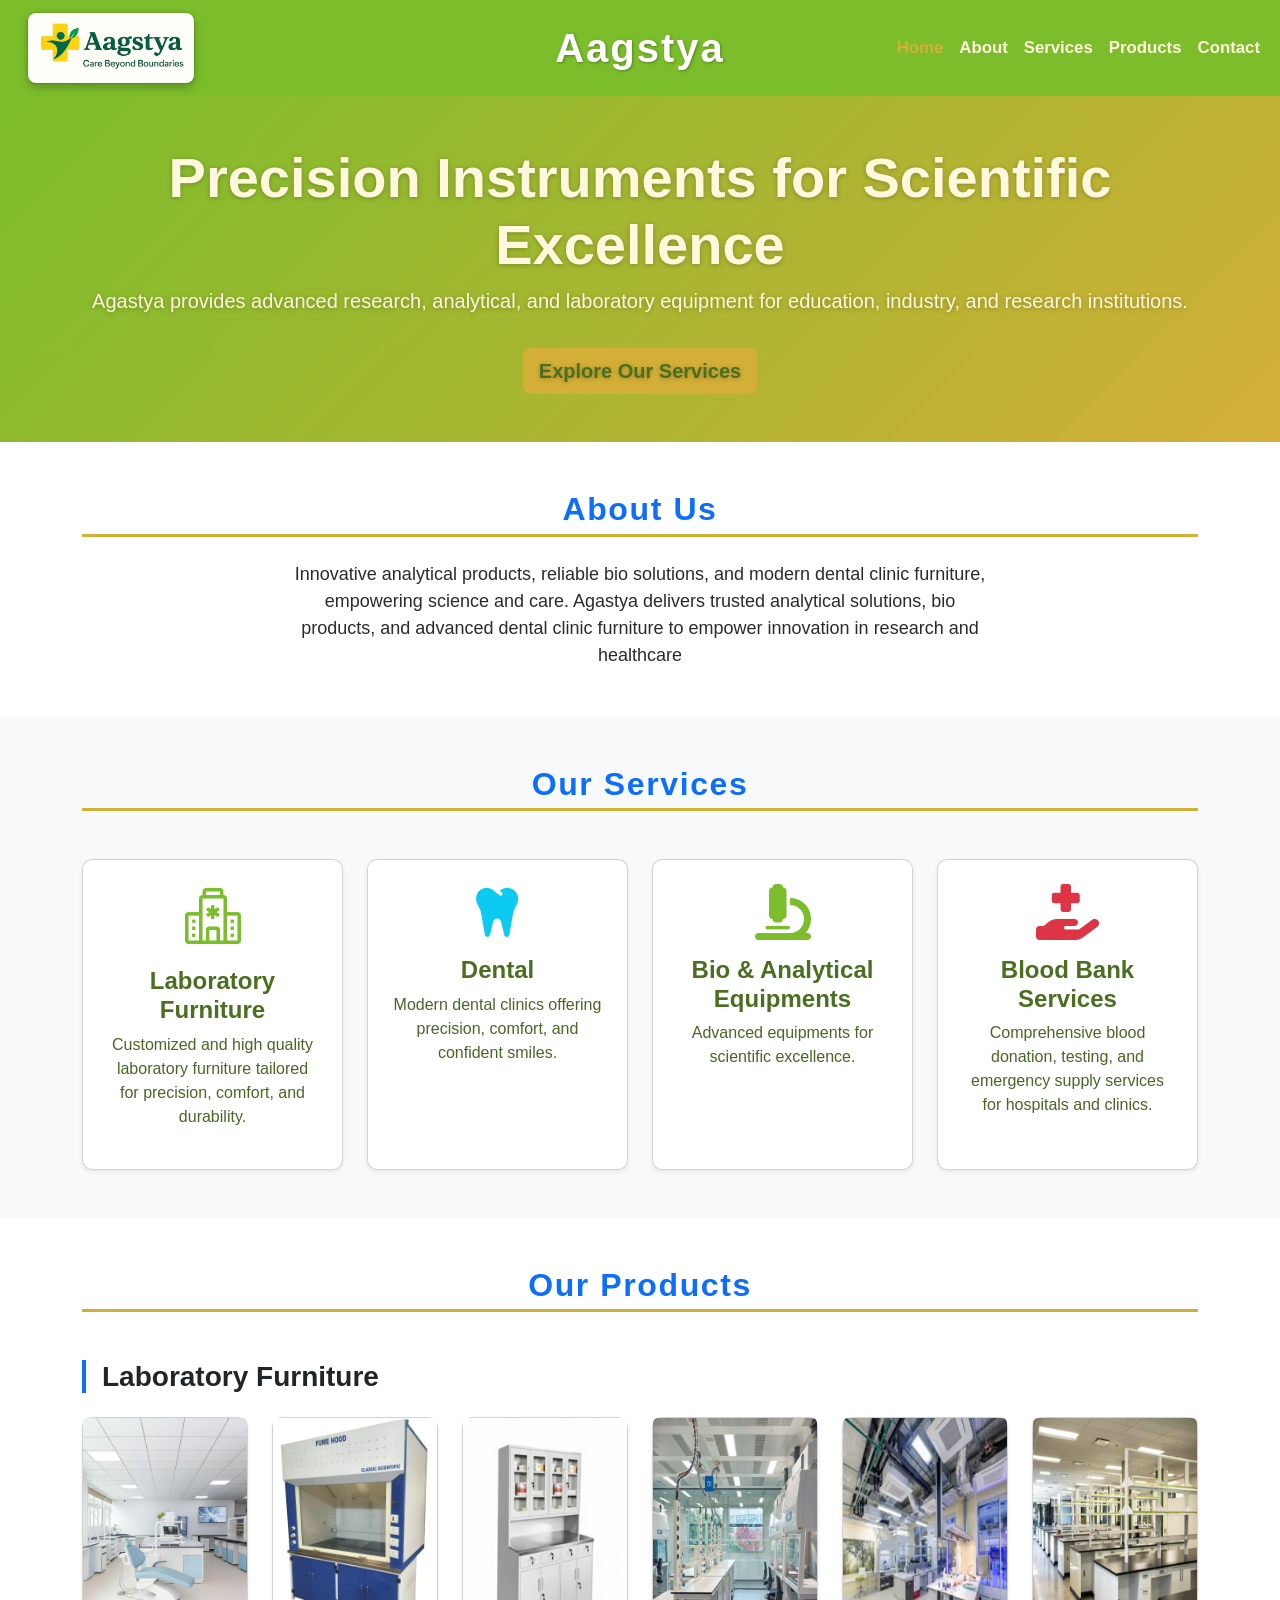
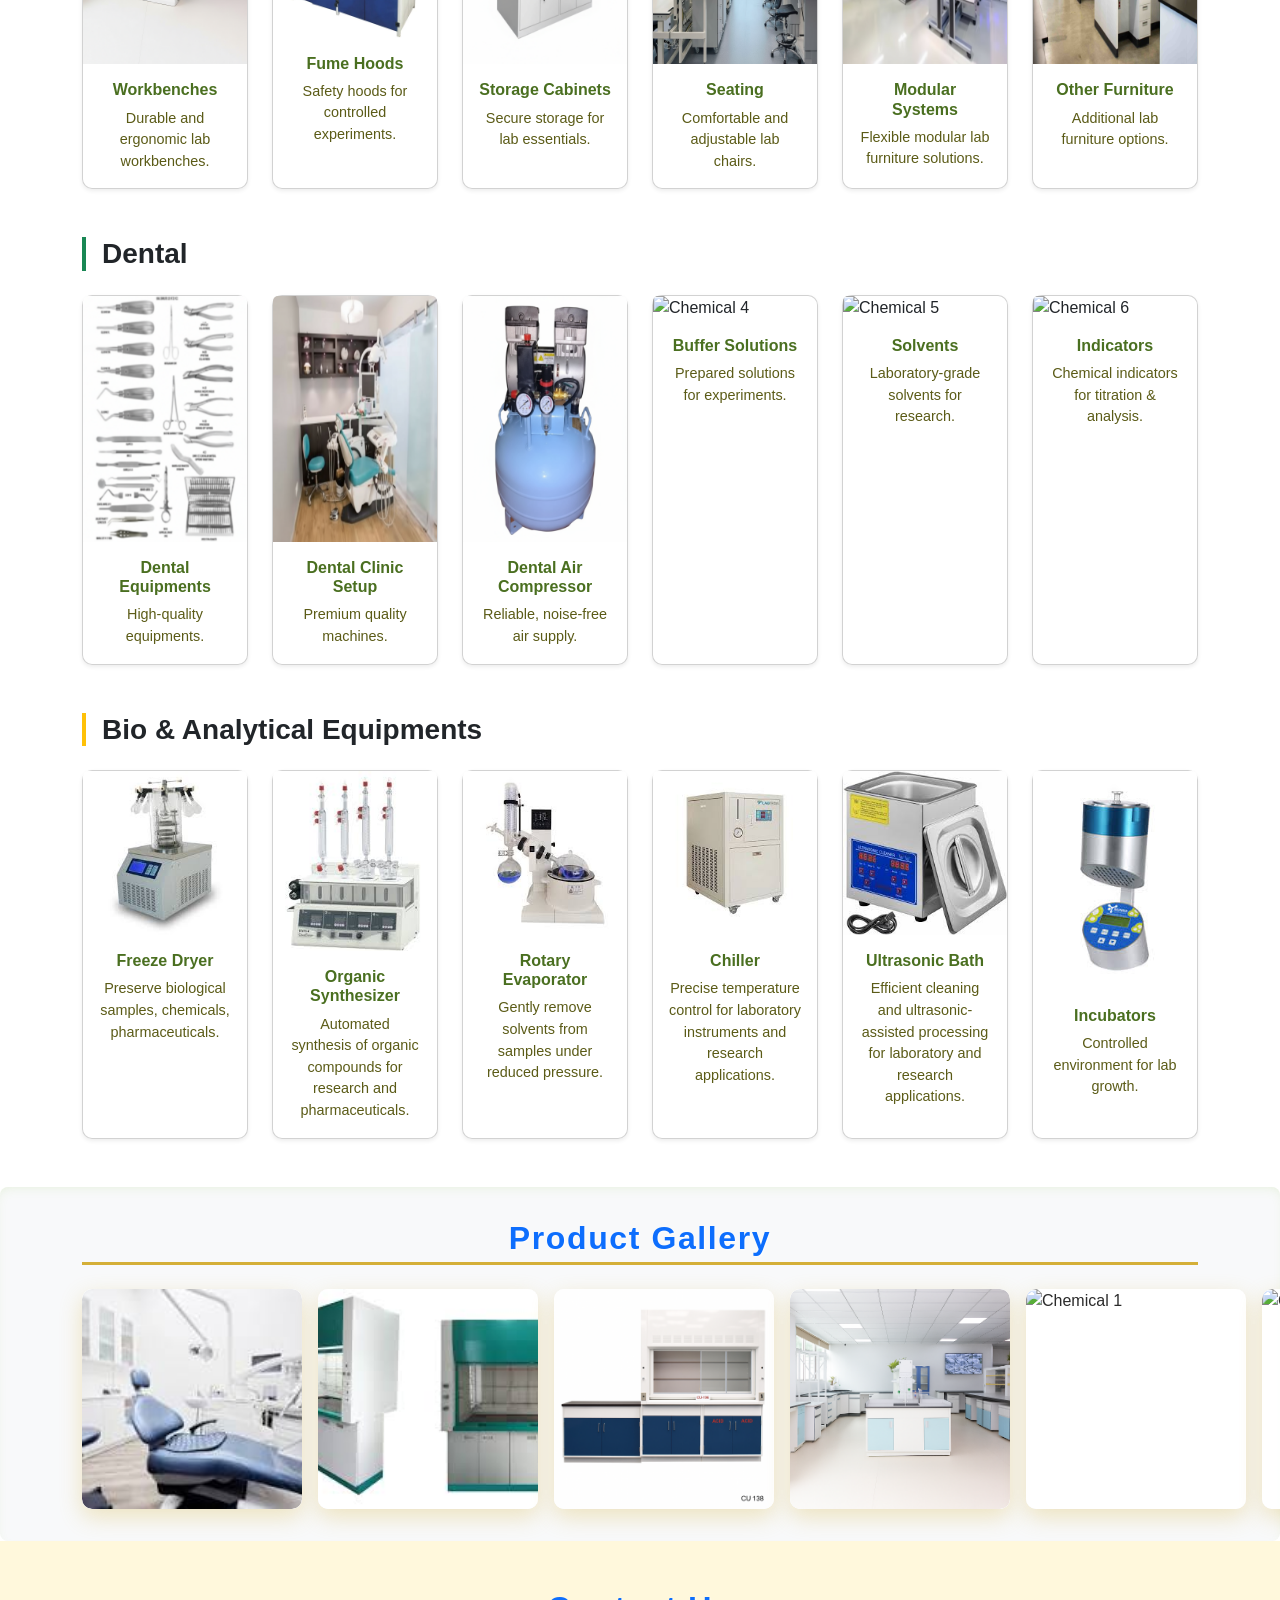
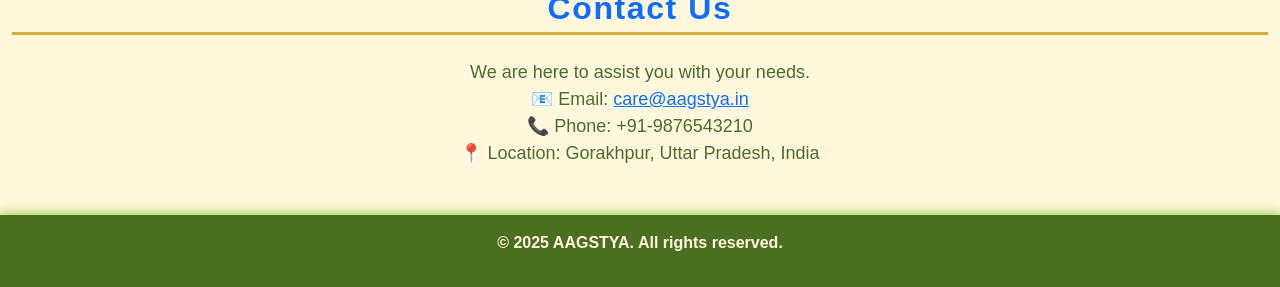
==== commit b9206cb4: "Added boood bank" ====
--- a/index.html
+++ b/index.html
@@ -305,34 +305,52 @@
   </section>
 
   <!-- Services Section -->
-  <section id="services" class="py-5 bg-light">
-    <div class="container">
-      <h2 class="text-center text-primary">Our Services</h2>
-      <div class="row mt-4 g-4">
-        <div class="col-md-4">
-          <div class="card shadow-sm text-center p-4 h-100">
-            <i class="bi bi-hospital display-4 mb-3"></i>
-            <h4>Laboratory Furniture</h4>
-            <p>Customized and high quality laboratory furniture tailored for precision, comfort, and durability.</p>
-          </div>
-        </div>
-        <div class="col-md-4">
-          <div class="card shadow-sm text-center p-4 h-100">
-            <i class="fas fa-flask-vial display-4 text-warning mb-3"></i>
-            <h4>Laboratory Chemicals for Education & Research</h4>
-            <p>Trusted solutions for safe experiments and advanced research.</p>
-          </div>
-        </div>
-        <div class="col-md-4">
-          <div class="card shadow-sm text-center p-4 h-100">
-            <i class="fas fa-microscope display-4 mb-3"></i>
-            <h4>Bio & Analytical equipments</h4>
-            <p>Advanced equipments for scientific excellence.</p>
-          </div>
-        </div>
-      </div>
+<section id="services" class="py-5 bg-light">
+  <div class="container">
+    <h2 class="text-center text-primary">Our Services</h2>
+    <div class="row mt-4 g-4">
+
+      <!-- 1. Laboratory Furniture -->
+      <div class="col-md-3">
+        <div class="card shadow-sm text-center p-4 h-100">
+          <i class="bi bi-hospital display-4 mb-3"></i>
+          <h4>Laboratory Furniture</h4>
+          <p>Customized and high quality laboratory furniture tailored for precision, comfort, and durability.</p>
+        </div>
+      </div>
+
+      <!-- 2. Dental -->
+      <div class="col-md-3">
+        <div class="card shadow-sm text-center p-4 h-100">
+          <i class="fas fa-tooth display-4 text-info mb-3"></i>
+          <h4>Dental</h4>
+          <p>Modern dental clinics offering precision, comfort, and confident smiles.</p>
+        </div>
+      </div>
+
+      <!-- 3. Bio & Analytical Equipments -->
+      <div class="col-md-3">
+        <div class="card shadow-sm text-center p-4 h-100">
+          <i class="fas fa-microscope display-4 mb-3"></i>
+          <h4>Bio & Analytical Equipments</h4>
+          <p>Advanced equipments for scientific excellence.</p>
+        </div>
+      </div>
+
+      <!-- 4. Blood Bank Services -->
+      <div class="col-md-3">
+        <div class="card shadow-sm text-center p-4 h-100">
+          <i class="fas fa-hand-holding-medical display-4 text-danger mb-3"></i>
+          <h4>Blood Bank Services</h4>
+          <p>Comprehensive blood donation, testing, and emergency supply services for hospitals and clinics.</p>
+        </div>
+      </div>
+
     </div>
-  </section>
+  </div>
+</section>
+
+
 
   <!-- Products Section -->
   <section id="products" class="py-5">
@@ -347,7 +365,7 @@
       <div class="row g-4 mb-5">
         <div class="col-md-4 col-lg-2">
           <div class="card shadow-sm h-100">
-            <img src="images_1/furniture_1.jpg" class="card-img-top" alt="Furniture 1" />
+            <img src="images_1/l1.png" class="card-img-top" alt="Furniture 1" />
             <div class="card-body text-center">
               <h6 class="card-title fw-bold">Workbenches</h6>
               <p class="card-text">Durable and ergonomic lab workbenches.</p>
@@ -356,7 +374,8 @@
         </div>
         <div class="col-md-4 col-lg-2">
           <div class="card shadow-sm h-100">
-            <img src="https://picsum.photos/300/200?random=12" class="card-img-top" alt="Furniture 2" />
+            <img src="images_1/fume.webp" class="card-img-top" alt="Furniture 2" />
+            <!-- <img src="images_1/fumehoods.jpg" class="card-img-top" alt="Furniture 2" /> -->
             <div class="card-body text-center">
               <h6 class="card-title fw-bold">Fume Hoods</h6>
               <p class="card-text">Safety hoods for controlled experiments.</p>
@@ -365,7 +384,8 @@
         </div>
         <div class="col-md-4 col-lg-2">
           <div class="card shadow-sm h-100">
-            <img src="https://picsum.photos/300/200?random=13" class="card-img-top" alt="Furniture 3" />
+            <img src="images_1/l33.png" class="card-img-top" alt="Furniture 3" />
+            <!-- <img src="images_1/furniture3.png" class="card-img-top" alt="Furniture 3" /> -->
             <div class="card-body text-center">
               <h6 class="card-title fw-bold">Storage Cabinets</h6>
               <p class="card-text">Secure storage for lab essentials.</p>
@@ -374,7 +394,7 @@
         </div>
         <div class="col-md-4 col-lg-2">
           <div class="card shadow-sm h-100">
-            <img src="https://picsum.photos/300/200?random=14" class="card-img-top" alt="Furniture 4" />
+            <img src="images_1/l663.png" class="card-img-top" alt="Furniture 4" />
             <div class="card-body text-center">
               <h6 class="card-title fw-bold">Seating</h6>
               <p class="card-text">Comfortable and adjustable lab chairs.</p>
@@ -383,7 +403,7 @@
         </div>
         <div class="col-md-4 col-lg-2">
           <div class="card shadow-sm h-100">
-            <img src="https://picsum.photos/300/200?random=15" class="card-img-top" alt="Furniture 5" />
+            <img src="images_1/l44.png" class="card-img-top" alt="Furniture 5" />
             <div class="card-body text-center">
               <h6 class="card-title fw-bold">Modular Systems</h6>
               <p class="card-text">Flexible modular lab furniture solutions.</p>
@@ -392,7 +412,7 @@
         </div>
         <div class="col-md-4 col-lg-2">
           <div class="card shadow-sm h-100">
-            <img src="https://picsum.photos/300/200?random=16" class="card-img-top" alt="Furniture 6" />
+            <img src="images_1/l55.jpg" class="card-img-top" alt="Furniture 6" />
             <div class="card-body text-center">
               <h6 class="card-title fw-bold">Other Furniture</h6>
               <p class="card-text">Additional lab furniture options.</p>
@@ -404,34 +424,34 @@
       <!-- Laboratory Chemicals -->
       <div class="mb-4">
         <h3 class="text-dark fw-bold border-start border-4 border-success ps-3 mb-4">
-          Laboratory Chemicals for Education & Research
+          Dental
         </h3>
       </div>
       <div class="row g-4 mb-5">
         <div class="col-md-4 col-lg-2">
           <div class="card shadow-sm h-100">
-            <img src="https://picsum.photos/300/200?random=21" class="card-img-top" alt="Chemical 1" />
-            <div class="card-body text-center">
-              <h6 class="card-title fw-bold">Analytical Reagents</h6>
-              <p class="card-text">High-purity chemicals for testing.</p>
-            </div>
-          </div>
-        </div>
-        <div class="col-md-4 col-lg-2">
-          <div class="card shadow-sm h-100">
-            <img src="https://picsum.photos/300/200?random=22" class="card-img-top" alt="Chemical 2" />
-            <div class="card-body text-center">
-              <h6 class="card-title fw-bold">Organic Compounds</h6>
-              <p class="card-text">Wide range for experiments & synthesis.</p>
-            </div>
-          </div>
-        </div>
-        <div class="col-md-4 col-lg-2">
-          <div class="card shadow-sm h-100">
-            <img src="https://picsum.photos/300/200?random=23" class="card-img-top" alt="Chemical 3" />
-            <div class="card-body text-center">
-              <h6 class="card-title fw-bold">Inorganic Chemicals</h6>
-              <p class="card-text">Essential compounds for education labs.</p>
+            <img src="images_1/d222_1.png" class="card-img-top" alt="Chemical 1" />
+            <div class="card-body text-center">
+              <h6 class="card-title fw-bold">Dental Equipments</h6>
+              <p class="card-text">High-quality equipments.</p>
+            </div>
+          </div>
+        </div>
+        <div class="col-md-4 col-lg-2">
+          <div class="card shadow-sm h-100">
+            <img src="images_1/d222_2.png" class="card-img-top" alt="Chemical 2" />
+            <div class="card-body text-center">
+              <h6 class="card-title fw-bold">Dental Clinic Setup</h6>
+              <p class="card-text">Premium quality machines.</p>
+            </div>
+          </div>
+        </div>
+        <div class="col-md-4 col-lg-2">
+          <div class="card shadow-sm h-100">
+            <img src="images_1/d222_3.png" class="card-img-top" alt="Chemical 3" />
+            <div class="card-body text-center">
+              <h6 class="card-title fw-bold">Dental Air Compressor</h6>
+              <p class="card-text">Reliable, noise-free air supply.</p>
             </div>
           </div>
         </div>
@@ -466,7 +486,7 @@
 
       <!-- Research & Analytical Equipments -->
       <div class="mb-4">
-        <h3 class="text-dark fw-bold border-start border-4 border-warning ps-3 mb-4">Research & Analytical Equipments</h3>
+        <h3 class="text-dark fw-bold border-start border-4 border-warning ps-3 mb-4">Bio & Analytical Equipments</h3>
       </div>
       <div class="row g-4">
         <div class="col-md-4 col-lg-2">
@@ -534,9 +554,9 @@
       <div class="slider-track">
         <!-- Furniture -->
         <div class="slide"><img src="images_1/furniture_1.jpg" alt="Furniture 1" /></div>
-        <div class="slide"><img src="https://picsum.photos/300/200?random=12" alt="Furniture 2"></div>
-        <div class="slide"><img src="https://picsum.photos/300/200?random=13" alt="Furniture 3"></div>
-        <div class="slide"><img src="https://picsum.photos/300/200?random=14" alt="Furniture 4"></div>
+        <div class="slide"><img src="images_1/fumehoods.jpg" alt="Furniture 2"></div>
+        <div class="slide"><img src="images_1/furniture3.png" alt="Furniture 3"></div>
+        <div class="slide"><img src="images_1/furniture5.png" alt="Furniture 4"></div>
 
         <!-- Chemicals -->
         <div class="slide"><img src="https://picsum.photos/300/200?random=21" alt="Chemical 1" /></div>
@@ -552,12 +572,9 @@
 
         <!-- Duplicate for seamless loop -->
         <div class="slide"><img src="images_1/furniture_1.jpg" alt="Furniture 1" /></div>
-        <div class="slide"><img src="https://picsum.photos/300/200?random=12" alt="Furniture 2"></div>
-        <div class="slide"><img src="https://picsum.photos/300/200?random=13" alt="Furniture 3"></div>
-        <div class="slide"><img src="https://picsum.photos/300/200?random=14" alt="Furniture 4"></div>
-
-        <div class="slide"><img src="https://picsum.photos/300/200?random=21" alt="Chemical 1" /></div>
-        <div class="slide"><img src="https://picsum.photos/300/200?random=22" alt="Chemical 2"></div>
+        <div class="slide"><img src="images_1/fumehoods.jpg" alt="Furniture 2"></div>
+        <div class="slide"><img src="images_1/furniture3.png" alt="Furniture 3"></div>
+        <div class="slide"><img src="images_1/furniture5.png" alt="Furniture 4"></div>
 
         <div class="slide"><img src="images_1/freezedryer.jpg" alt="Freeze Dryer" /></div>
         <div class="slide"><img src="images_1/organicsynthesizer.jpg" alt="Organic Synthesizer" /></div>
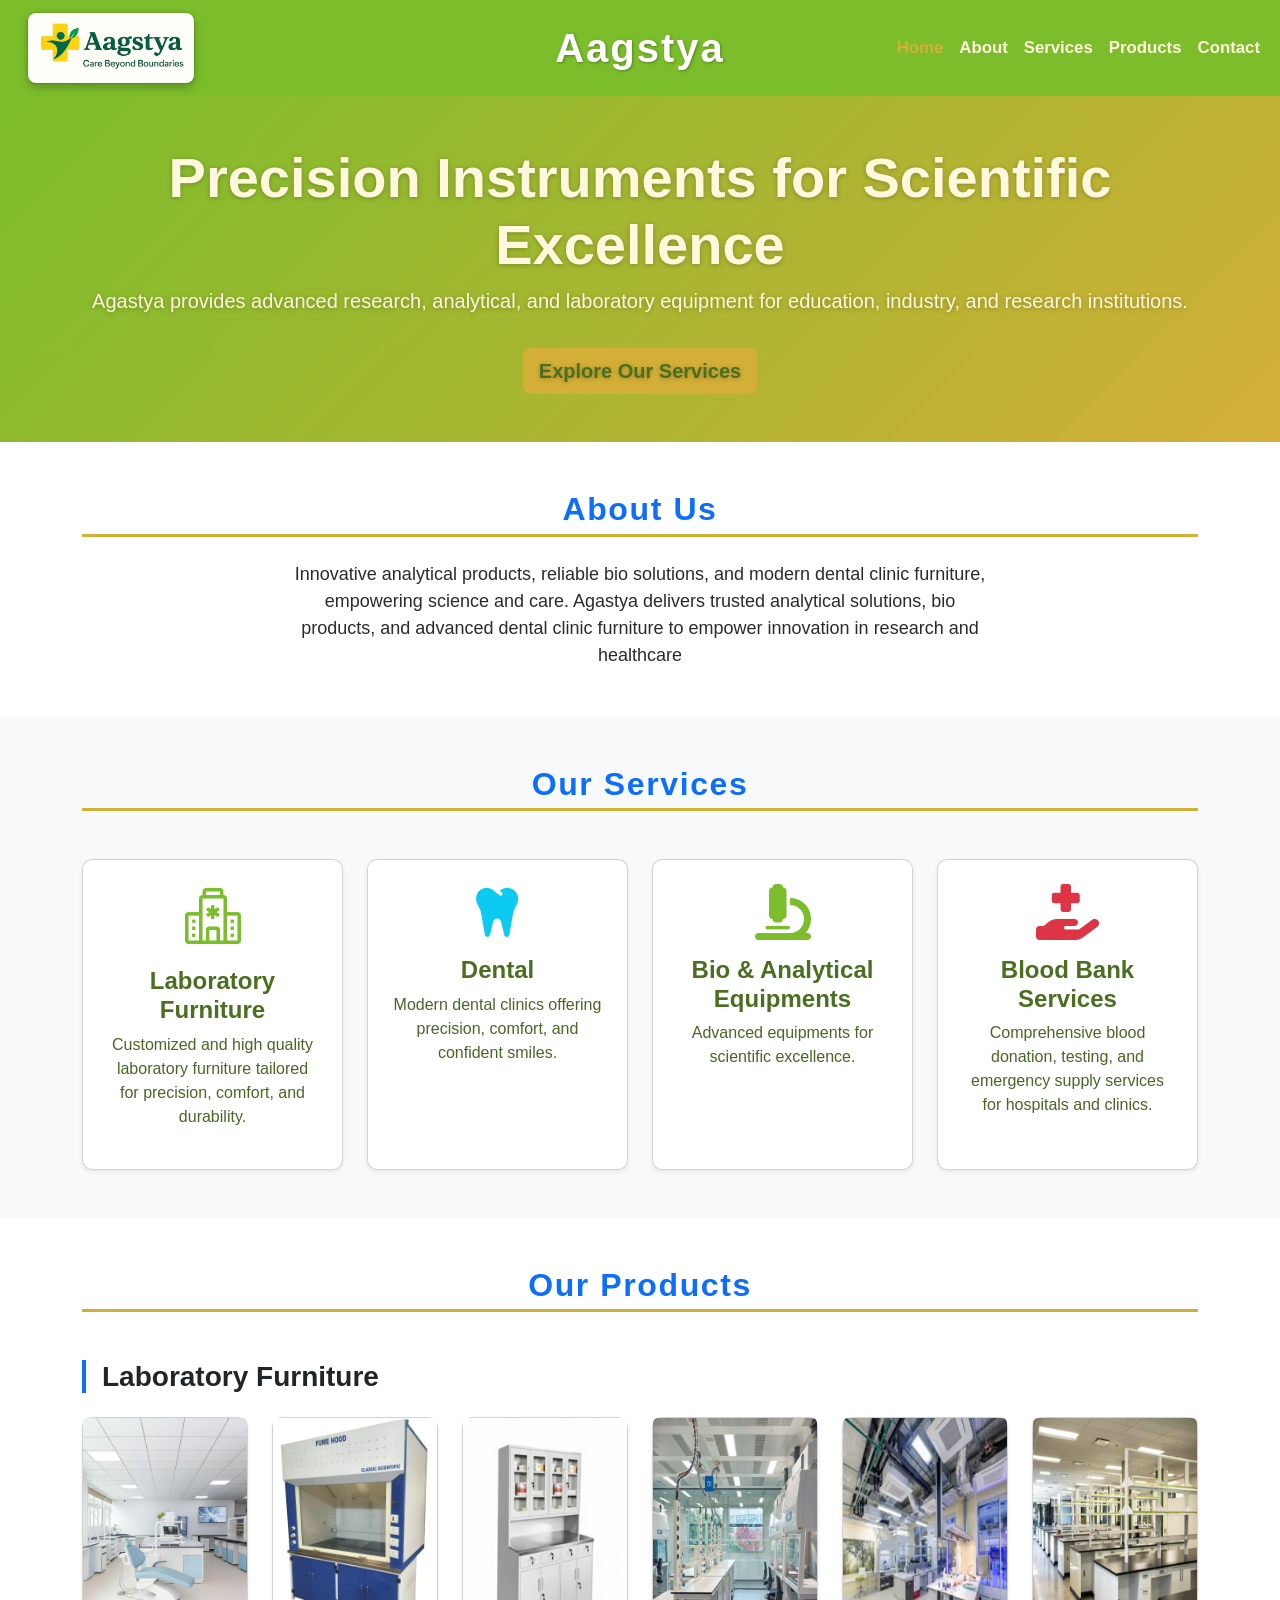
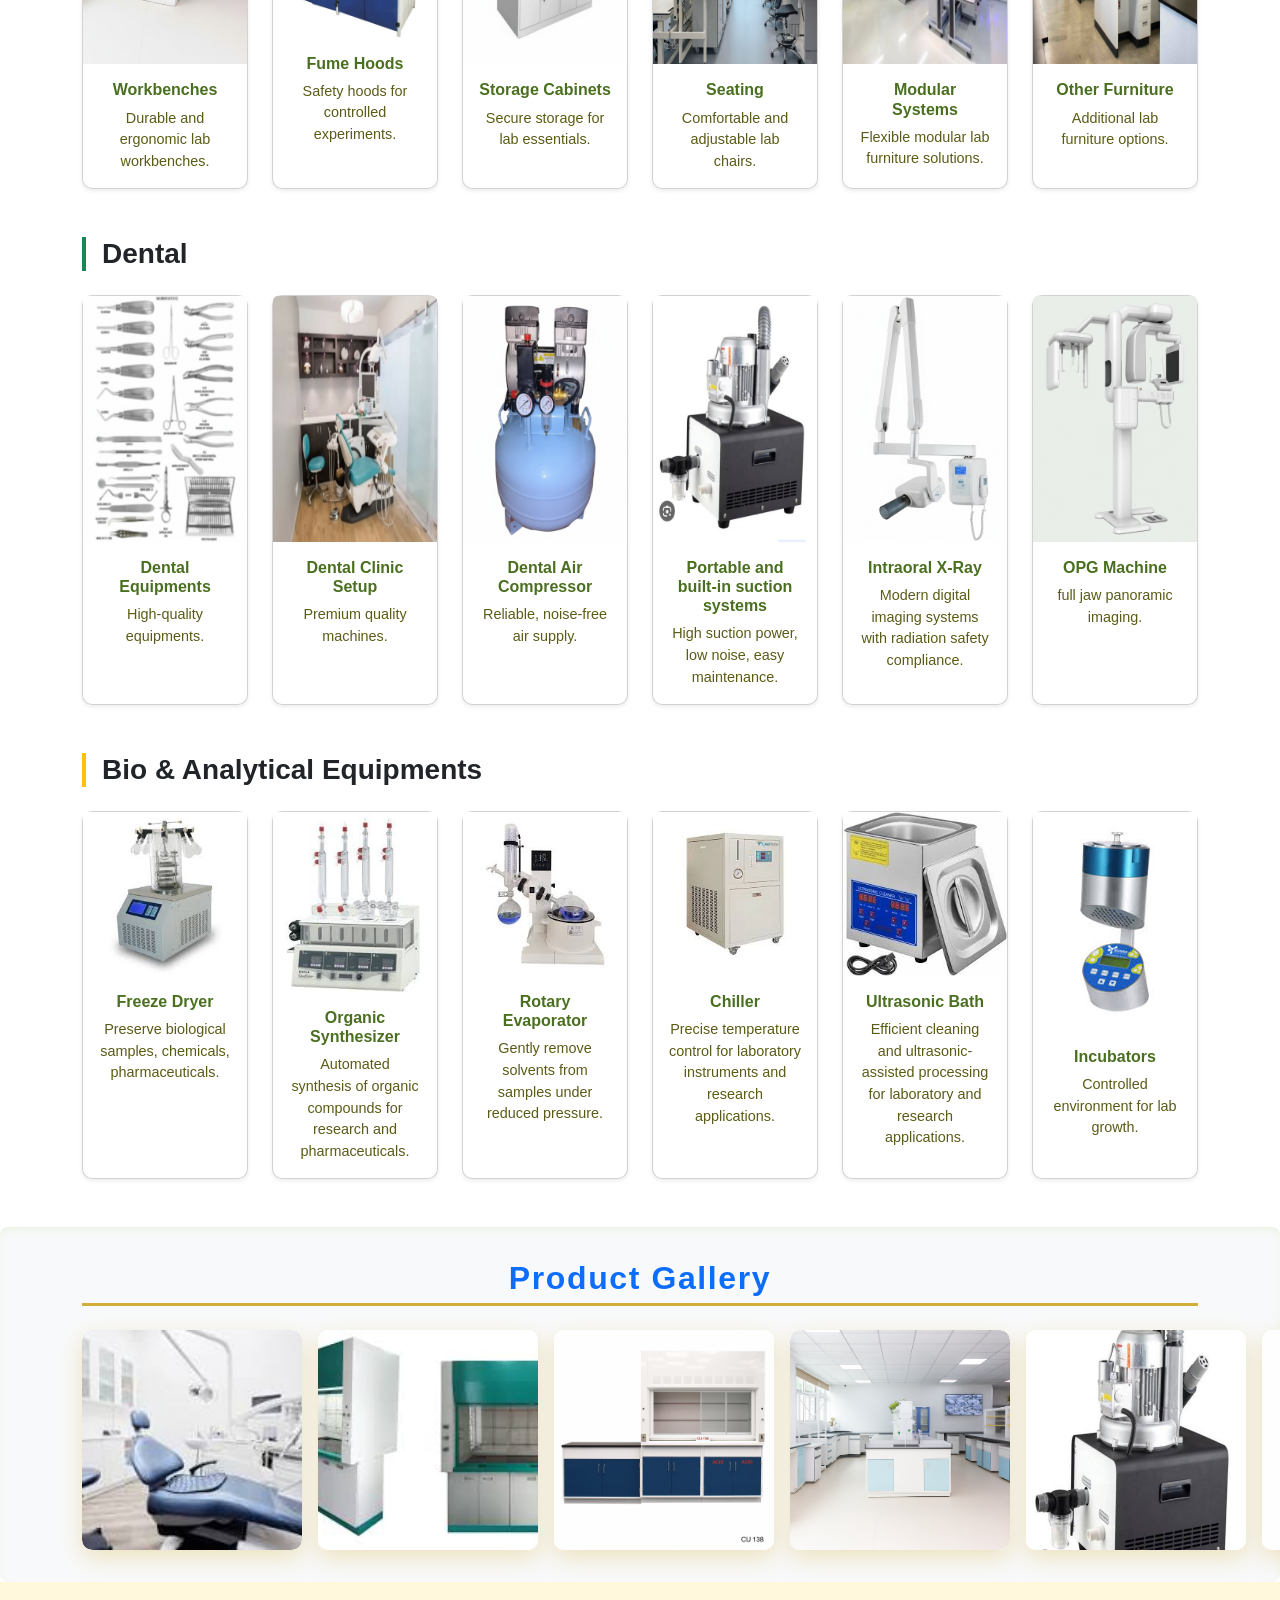
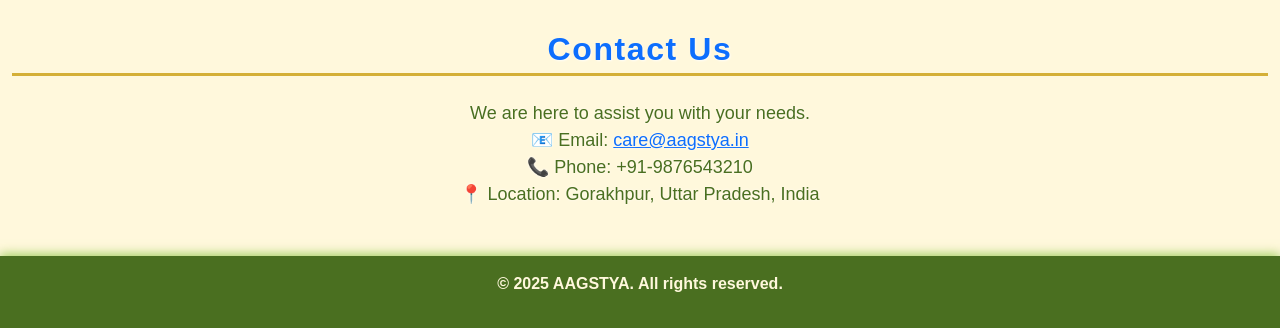
==== commit cd54f344: "fixed 3 category" ====
--- a/index.html
+++ b/index.html
@@ -421,7 +421,7 @@
         </div>
       </div>
 
-      <!-- Laboratory Chemicals -->
+      <!-- Dental -->
       <div class="mb-4">
         <h3 class="text-dark fw-bold border-start border-4 border-success ps-3 mb-4">
           Dental
@@ -457,28 +457,28 @@
         </div>
         <div class="col-md-4 col-lg-2">
           <div class="card shadow-sm h-100">
-            <img src="https://picsum.photos/300/200?random=24" class="card-img-top" alt="Chemical 4" />
-            <div class="card-body text-center">
-              <h6 class="card-title fw-bold">Buffer Solutions</h6>
-              <p class="card-text">Prepared solutions for experiments.</p>
-            </div>
-          </div>
-        </div>
-        <div class="col-md-4 col-lg-2">
-          <div class="card shadow-sm h-100">
-            <img src="https://picsum.photos/300/200?random=25" class="card-img-top" alt="Chemical 5" />
-            <div class="card-body text-center">
-              <h6 class="card-title fw-bold">Solvents</h6>
-              <p class="card-text">Laboratory-grade solvents for research.</p>
-            </div>
-          </div>
-        </div>
-        <div class="col-md-4 col-lg-2">
-          <div class="card shadow-sm h-100">
-            <img src="https://picsum.photos/300/200?random=26" class="card-img-top" alt="Chemical 6" />
-            <div class="card-body text-center">
-              <h6 class="card-title fw-bold">Indicators</h6>
-              <p class="card-text">Chemical indicators for titration & analysis.</p>
+            <img src="images_1/d4.jpg" class="card-img-top" alt="Chemical 4" />
+            <div class="card-body text-center">
+              <h6 class="card-title fw-bold">Portable and built-in suction systems</h6>
+              <p class="card-text">High suction power, low noise, easy maintenance.</p>
+            </div>
+          </div>
+        </div>
+        <div class="col-md-4 col-lg-2">
+          <div class="card shadow-sm h-100">
+            <img src="images_1/d5.png" class="card-img-top" alt="Chemical 5" />
+            <div class="card-body text-center">
+              <h6 class="card-title fw-bold">Intraoral X-Ray</h6>
+              <p class="card-text">Modern digital imaging systems with radiation safety compliance.</p>
+            </div>
+          </div>
+        </div>
+        <div class="col-md-4 col-lg-2">
+          <div class="card shadow-sm h-100">
+            <img src="images_1/d6.png" class="card-img-top" alt="Chemical 6" />
+            <div class="card-body text-center">
+              <h6 class="card-title fw-bold">OPG Machine</h6>
+              <p class="card-text">full jaw panoramic imaging.</p>
             </div>
           </div>
         </div>
@@ -559,8 +559,8 @@
         <div class="slide"><img src="images_1/furniture5.png" alt="Furniture 4"></div>
 
         <!-- Chemicals -->
-        <div class="slide"><img src="https://picsum.photos/300/200?random=21" alt="Chemical 1" /></div>
-        <div class="slide"><img src="https://picsum.photos/300/200?random=22" alt="Chemical 2"></div>
+        <div class="slide"><img src="images_1/d4.jpg" alt="Chemical 4" /></div>
+        <div class="slide"><img src="images_1/d5.png" alt="Chemical 5"></div>
 
         <!-- Research & Analytical Equipments -->
         <div class="slide"><img src="images_1/freezedryer.jpg" alt="Freeze Dryer" /></div>
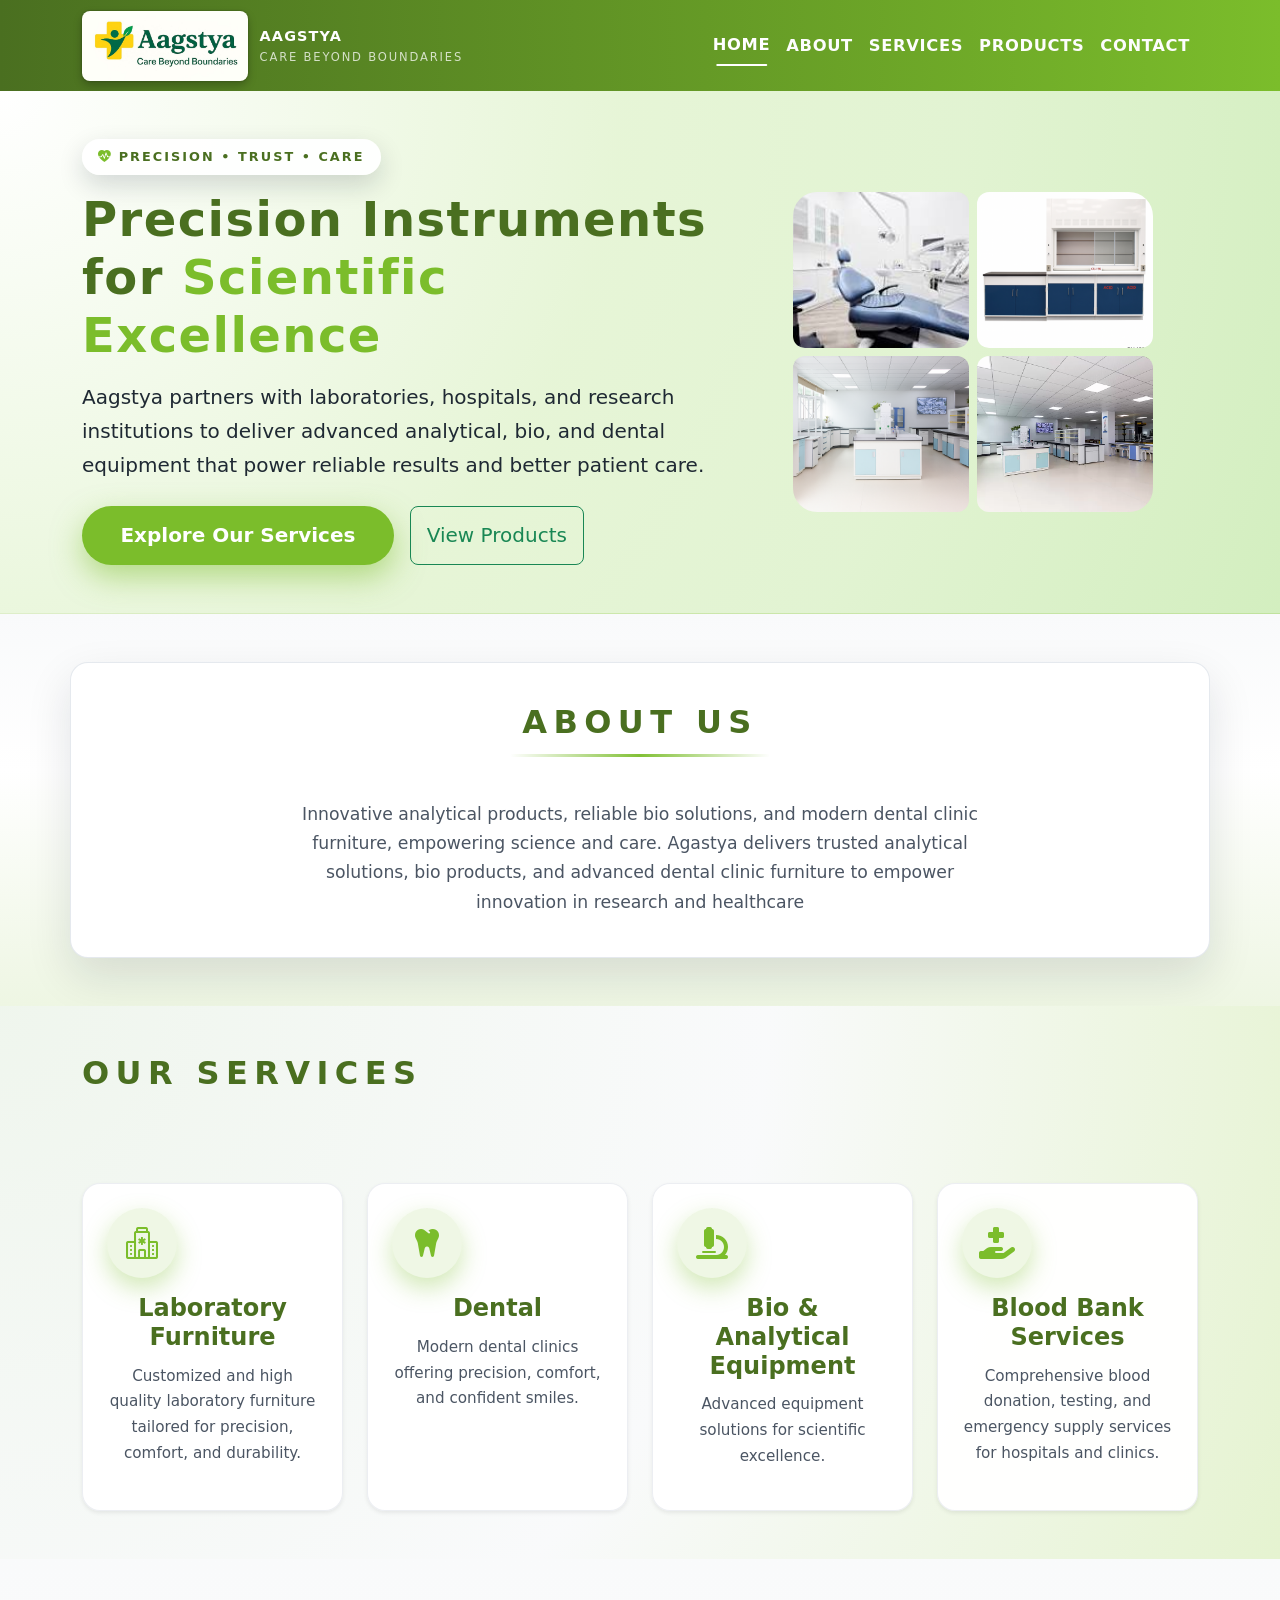
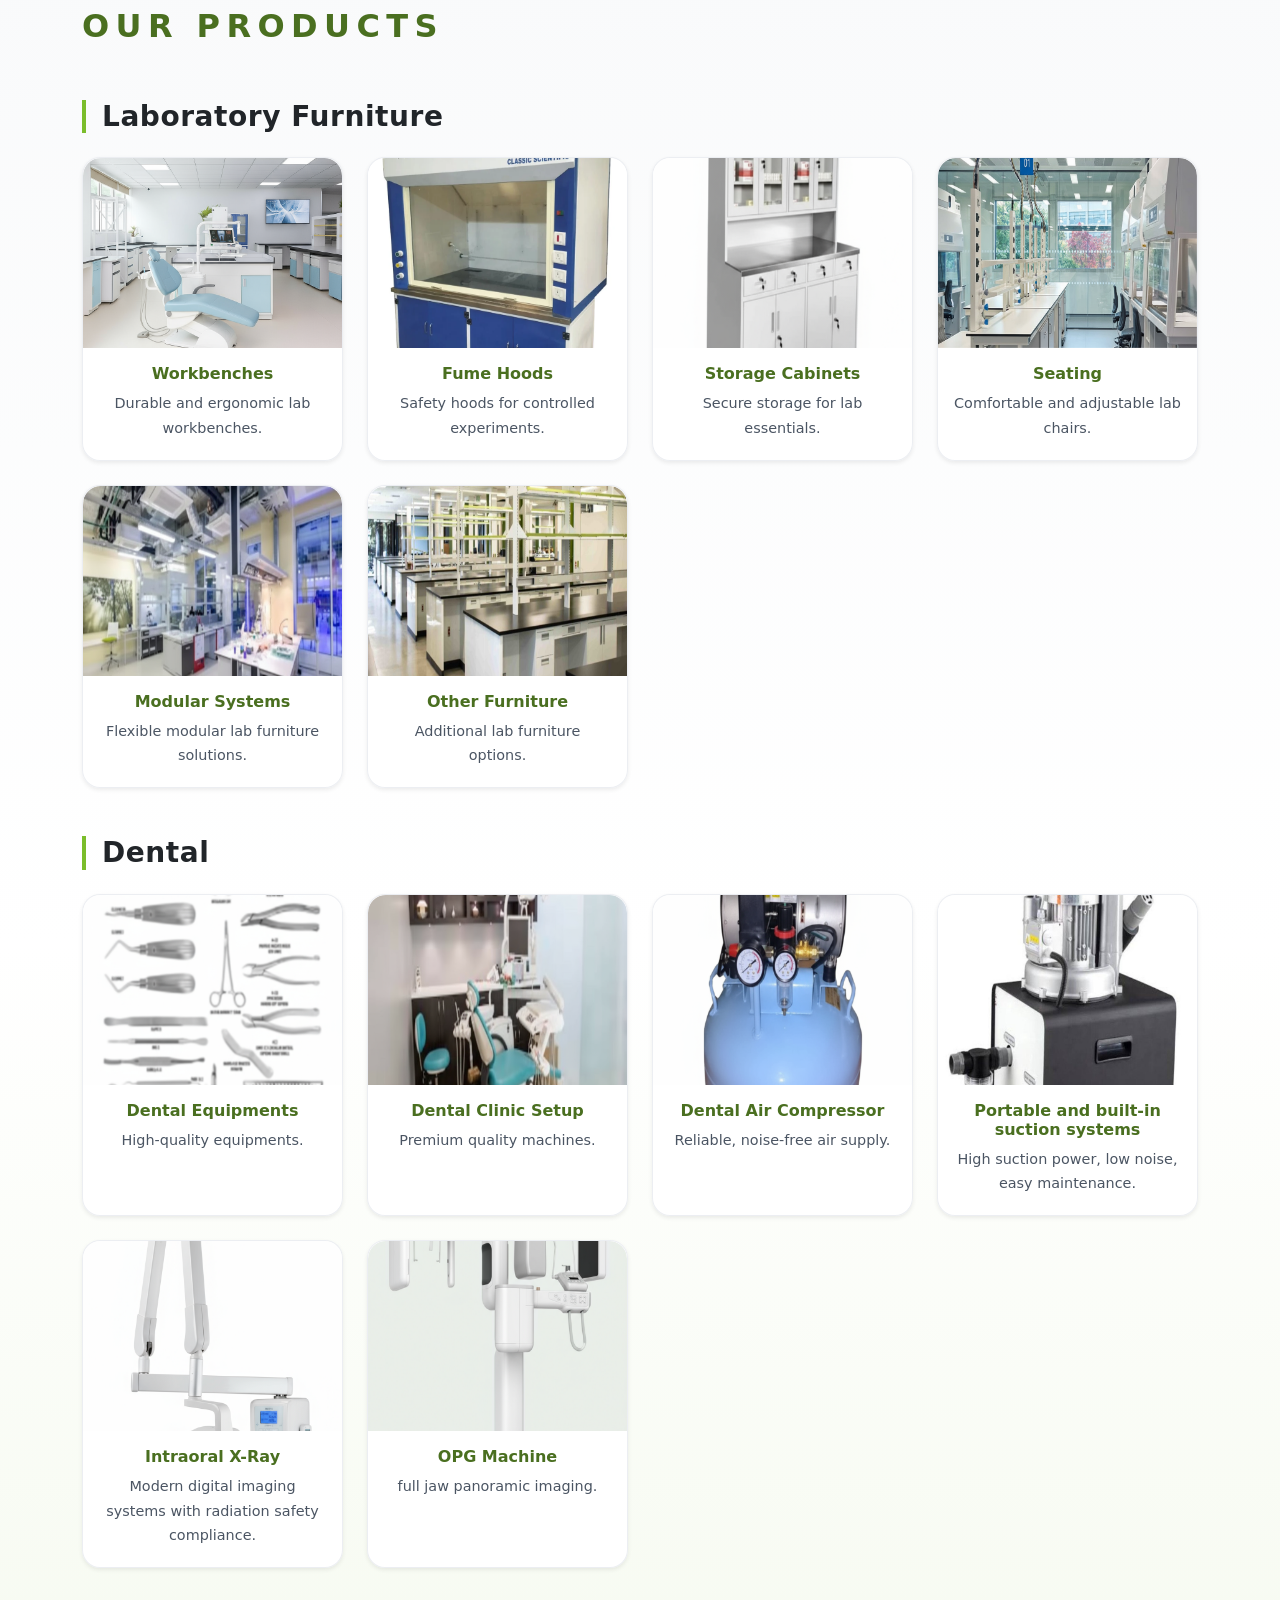
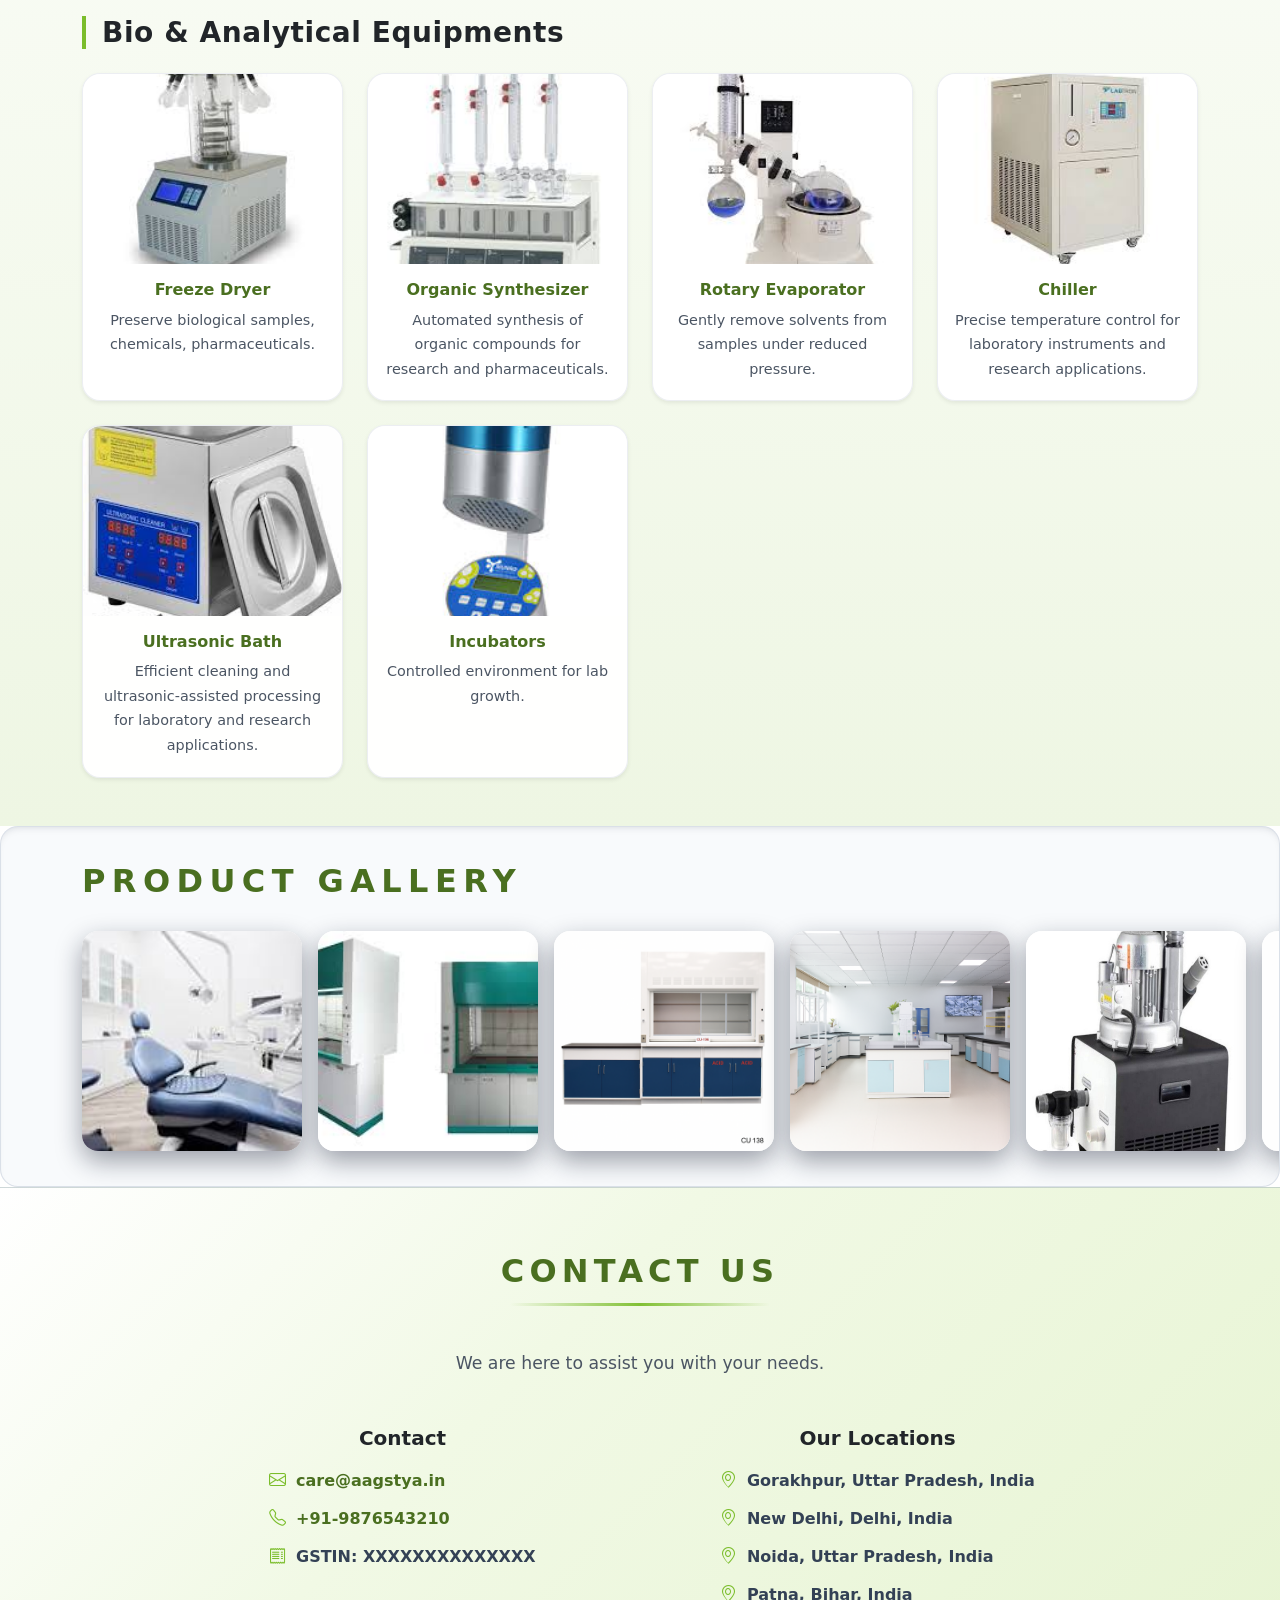
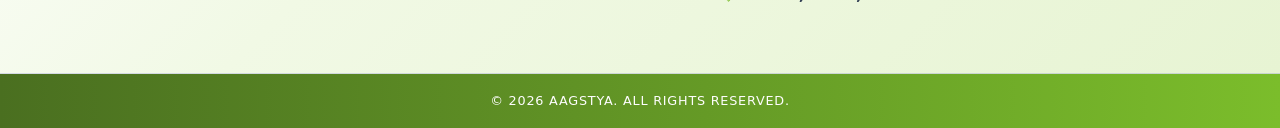
==== commit 83ee1b13: "Revamp styling and layout for improved aesthetics and usability Updated CSS styles in index.html to " ====
--- a/index.html
+++ b/index.html
@@ -3,7 +3,151 @@
 <head>
   <meta charset="UTF-8" />
   <meta name="viewport" content="width=device-width, initial-scale=1.0" />
-  <title>Agastya</title>
+    <title>Aagstya - Laboratory Furniture, Dental Equipment, Bio & Analytical Equipment | Aagstya</title>
+  <meta name="title" content="Aagstya - Laboratory Furniture, Dental Equipment, Bio & Analytical Equipment" />
+  <meta name="description" content="Aagstya provides precision laboratory furniture, modern dental equipment, advanced bio & analytical instruments, and blood bank services. Leading supplier in Gorakhpur, Uttar Pradesh, India. Quality solutions for research, healthcare, and education." />
+  <meta name="keywords" content="aagstya, aagstya laboratory, aagstya dental equipment, laboratory furniture, dental clinic setup, bio analytical equipment, blood bank services, research equipment, Gorakhpur, Uttar Pradesh, India, precision instruments, scientific equipment" />
+  <meta name="author" content="Aagstya" />
+  <meta name="robots" content="index, follow" />
+  <meta name="language" content="English" />
+  <meta name="revisit-after" content="7 days" />
+  <meta name="theme-color" content="#7bbd2b" />
+  
+  <!-- Canonical URL -->
+  <link rel="canonical" href="https://www.aagstya.in/" />
+  
+  <!-- Favicon -->
+  <link rel="icon" type="image/jpeg" href="images_1/Aagstya_logo.jpg" />
+  <link rel="apple-touch-icon" href="images_1/Aagstya_logo.jpg" />
+  
+  <!-- Open Graph / Facebook -->
+  <meta property="og:type" content="website" />
+  <meta property="og:url" content="https://www.aagstya.in/" />
+  <meta property="og:title" content="Aagstya - Laboratory Furniture, Dental Equipment & Bio Analytical Equipment" />
+  <meta property="og:description" content="Aagstya provides precision laboratory furniture, modern dental equipment, advanced bio & analytical instruments, and blood bank services. Leading supplier in Gorakhpur, UP, India." />
+  <meta property="og:image" content="https://www.aagstya.in/images_1/Aagstya_logo.jpg" />
+  <meta property="og:site_name" content="Aagstya" />
+  <meta property="og:locale" content="en_IN" />
+  
+  <!-- Twitter -->
+  <meta name="twitter:card" content="summary_large_image" />
+  <meta name="twitter:url" content="https://www.aagstya.in/" />
+  <meta name="twitter:title" content="Aagstya - Laboratory Furniture, Dental Equipment & Bio Analytical Equipment" />
+  <meta name="twitter:description" content="Aagstya provides precision laboratory furniture, modern dental equipment, advanced bio & analytical instruments, and blood bank services." />
+  <meta name="twitter:image" content="https://www.aagstya.in/images_1/Aagstya_logo.jpg" />
+  
+  <!-- Geo Tags -->
+  <meta name="geo.region" content="IN" />
+  <meta name="geo.placename" content="India" />
+  <meta name="geo.position" content="26.7588;83.3697" />
+  <meta name="ICBM" content="26.7588, 83.3697" />
+  
+  <!-- Structured Data - Organization -->
+  <script type="application/ld+json">
+  {
+    "@context": "https://schema.org",
+    "@type": "Organization",
+    "name": "Aagstya",
+    "alternateName": "Aagstya Laboratory Equipment",
+    "url": "https://www.aagstya.in/",
+    "logo": "https://www.aagstya.in/images_1/Aagstya_logo.jpg",
+    "description": "Aagstya provides precision laboratory furniture, modern dental equipment, advanced bio & analytical instruments, and blood bank services.",
+    "address": {
+      "@type": "PostalAddress",
+      "addressLocality": "Gorakhpur",
+      "addressRegion": "Uttar Pradesh",
+      "addressCountry": "IN"
+    },
+    "contactPoint": {
+      "@type": "ContactPoint",
+      "telephone": "+91-9876543210",
+      "contactType": "customer service",
+      "email": "care@aagstya.in",
+      "availableLanguage": ["English", "Hindi"]
+    },
+    "sameAs": []
+  }
+  </script>
+  
+  <!-- Structured Data - LocalBusiness -->
+  <script type="application/ld+json">
+  {
+    "@context": "https://schema.org",
+    "@type": "LocalBusiness",
+    "name": "Aagstya",
+    "image": "https://www.aagstya.in/images_1/Aagstya_logo.jpg",
+    "description": "Laboratory furniture, dental equipment, bio & analytical instruments, and blood bank services provider in Gorakhpur, UP, India",
+    "address": {
+      "@type": "PostalAddress",
+      "addressLocality": "Gorakhpur",
+      "addressRegion": "Uttar Pradesh",
+      "postalCode": "",
+      "addressCountry": "IN"
+    },
+    "geo": {
+      "@type": "GeoCoordinates",
+      "latitude": "26.7588",
+      "longitude": "83.3697"
+    },
+    "url": "https://www.aagstya.in/",
+    "telephone": "+91-9876543210",
+    "email": "care@aagstya.in",
+    "priceRange": "$$",
+    "areaServed": {
+      "@type": "Country",
+      "name": "India"
+    },
+    "hasOfferCatalog": {
+      "@type": "OfferCatalog",
+      "name": "Laboratory and Medical Equipment",
+      "itemListElement": [
+        {
+          "@type": "Offer",
+          "itemOffered": {
+            "@type": "Service",
+            "name": "Laboratory Furniture"
+          }
+        },
+        {
+          "@type": "Offer",
+          "itemOffered": {
+            "@type": "Service",
+            "name": "Dental Equipment"
+          }
+        },
+        {
+          "@type": "Offer",
+          "itemOffered": {
+            "@type": "Service",
+            "name": "Bio & Analytical Equipment"
+          }
+        },
+        {
+          "@type": "Offer",
+          "itemOffered": {
+            "@type": "Service",
+            "name": "Blood Bank Services"
+          }
+        }
+      ]
+    }
+  }
+  </script>
+  
+  <!-- Structured Data - WebSite -->
+  <script type="application/ld+json">
+  {
+    "@context": "https://schema.org",
+    "@type": "WebSite",
+    "name": "Aagstya",
+    "url": "https://www.aagstya.in/",
+    "potentialAction": {
+      "@type": "SearchAction",
+      "target": "https://www.aagstya.in/?s={search_term_string}",
+      "query-input": "required name=search_term_string"
+    }
+  }
+  </script>
 
   <!-- Bootstrap CSS -->
   <link href="https://cdn.jsdelivr.net/npm/bootstrap@5.3.2/dist/css/bootstrap.min.css" rel="stylesheet" />
@@ -25,34 +169,38 @@
       --mustard-yellow: #d4af37;
       --light-yellow: #fff8dc;
       --neutral-light: #f9f9f9;
-      --text-dark: #2b2b2b;
-      --overlay-white: rgba(255, 255, 255, 0.75);
+      --text-dark: #1f2933;
+      --overlay-white: rgba(255, 255, 255, 0.9);
     }
 
     body {
       background-image: url('https://images.unsplash.com/photo-1581091012184-69b34bed595d?auto=format&fit=crop&w=1470&q=80');
       background-size: cover;
       background-position: center;
+      background-attachment: fixed;
       position: relative;
       color: var(--text-dark);
-      font-family: 'Segoe UI', Tahoma, Geneva, Verdana, sans-serif;
+      font-family: system-ui, -apple-system, BlinkMacSystemFont, 'Segoe UI', Tahoma, Geneva, Verdana, sans-serif;
       min-height: 100vh;
+      line-height: 1.7;
+      scroll-behavior: smooth;
     }
     body::before {
       content: "";
       position: fixed;
       inset: 0;
-      background-color: var(--overlay-white);
+      background: radial-gradient(circle at top left,
+                  rgba(123, 189, 43, 0.08),
+                  rgba(255, 255, 255, 0.95));
       pointer-events: none;
       z-index: -1;
     }
 
     /* Navbar */
     .navbar {
-      background-color: var(--primary-green);
-      box-shadow: 0 2px 10px rgba(0,0,0,0.15);
-      backdrop-filter: saturate(180%) blur(10px);
-      -webkit-backdrop-filter: saturate(180%) blur(10px);
+      background: linear-gradient(90deg, var(--dark-green), var(--primary-green));
+      box-shadow: 0 6px 18px rgba(0, 0, 0, 0.18);
+      padding-block: 0.35rem;
     }
     .navbar-brand .logo {
       height: 70px;
@@ -66,96 +214,255 @@
       filter: drop-shadow(0 0 6px rgba(212,175,55,0.8));
     }
     .position-absolute.start-50.translate-middle-x span {
-      font-weight: 700;
-      font-size: 2.5rem;
-      color: var(--mustard-yellow);
-      text-shadow: 1px 1px 3px rgba(0,0,0,0.3);
-      letter-spacing: 0.05em;
+      font-weight: 800;
+      font-size: 2rem;
+      color: #ffffff;
+      text-shadow: 0 3px 8px rgba(0, 0, 0, 0.35);
+      letter-spacing: 0.18em;
+      text-transform: uppercase;
     }
 
     .nav-link {
-      color: var(--light-yellow) !important;
+      color: #fdfdfd !important;
       font-weight: 600;
-      font-size: 1.05rem;
-      transition: color 0.3s ease;
-    }
-    .nav-link:hover, .nav-link.active {
-      color: var(--mustard-yellow) !important;
+      font-size: 1.02rem;
+      letter-spacing: 0.04em;
+      text-transform: uppercase;
+      position: relative;
+      padding-inline: 1rem;
+      transition: color 0.25s ease, transform 0.25s ease;
+    }
+    .nav-link::after {
+      content: "";
+      position: absolute;
+      left: 50%;
+      bottom: 0;
+      width: 0;
+      height: 2px;
+      background-color: #ffffff;
+      border-radius: 999px;
+      transform: translateX(-50%);
+      transition: width 0.25s ease;
+    }
+    .nav-link:hover,
+    .nav-link.active {
+      color: #ffffff !important;
+      transform: translateY(-1px);
+    }
+    .nav-link:hover::after,
+    .nav-link.active::after {
+      width: 70%;
     }
 
     /* Hero */
     header.bg-light {
-      background: linear-gradient(135deg, var(--primary-green) 0%, var(--mustard-yellow) 100%);
-      color: var(--light-yellow);
-      padding: 6rem 0;
-      text-shadow: 0 1px 5px rgba(0,0,0,0.25);
+      background: radial-gradient(circle at top left,
+                    rgba(255, 255, 255, 0.98) 0,
+                    rgba(230, 245, 214, 0.98) 45%,
+                    rgba(225, 243, 209, 0.98) 70%,
+                    rgba(210, 238, 190, 0.98) 100%);
+      border-bottom: 1px solid rgba(123, 189, 43, 0.25);
+      color: var(--text-dark);
+      padding: 6rem 0 4.5rem;
       position: relative;
       z-index: 1;
     }
+    header h1 {
+      color: var(--dark-green);
+      letter-spacing: 0.03em;
+    }
+    header p.lead {
+      max-width: 720px;
+      margin-inline: auto;
+    }
     header .btn-primary {
-      background-color: var(--mustard-yellow);
+      background-color: var(--primary-green);
       border: none;
       font-weight: 700;
-      color: var(--dark-green);
-      transition: background-color 0.3s ease;
+      color: #ffffff;
+      padding-inline: 2.4rem;
+      padding-block: 0.9rem;
+      border-radius: 999px;
+      box-shadow: 0 12px 30px rgba(123, 189, 43, 0.5);
+      transition: background-color 0.25s ease, box-shadow 0.25s ease, transform 0.25s ease;
     }
     header .btn-primary:hover {
-      background-color: #c49d2d;
-      color: var(--light-yellow);
+      background-color: var(--dark-green);
+      color: #ffffff;
+      transform: translateY(-2px);
+      box-shadow: 0 16px 38px rgba(74, 111, 32, 0.6);
+    }
+
+    /* Bootstrap color overrides (brand-only) */
+    .text-primary {
+      color: var(--dark-green) !important;
+    }
+    .border-primary,
+    .border-success,
+    .border-warning {
+      border-color: var(--primary-green) !important;
+    }
+    .bg-light {
+      background-color: #f8fafc !important;
     }
 
     /* Section headings */
     section h2.text-primary {
-      color: var(--dark-green);
-      font-weight: 700;
-      margin-bottom: 1.5rem;
-      border-bottom: 3px solid var(--mustard-yellow);
-      padding-bottom: 0.3rem;
-      letter-spacing: 0.05em;
-      text-shadow: 1px 1px 2px rgba(255 255 255 / 0.8);
+      color: var(--dark-green) !important;
+      font-weight: 900;
+      margin-bottom: 2.25rem;
+      padding-bottom: 0.4rem;
+      letter-spacing: 0.2em;
+      text-transform: uppercase;
+      border: none;
+      position: relative;
+      display: inline-block;
+    }
+    section .text-center > h2.text-primary::after {
+      content: "";
+      position: absolute;
+      left: 50%;
+      bottom: -0.6rem;
+      width: min(260px, 78vw);
+      height: 3px;
+      background: linear-gradient(90deg, transparent, var(--primary-green), transparent);
+      transform: translateX(-50%);
+      border-radius: 999px;
+      opacity: 0.95;
+    }
+
+    /* Section layout & backgrounds */
+    section {
+      position: relative;
+      padding-top: 4rem;
+      padding-bottom: 4rem;
+    }
+
+    #about,
+    #products {
+      background: linear-gradient(180deg, #f9fafb 0%, #ffffff 40%, #eef6e3 100%);
+    }
+
+    #services {
+      background: radial-gradient(circle at top left,
+                    rgba(123, 189, 43, 0.07),
+                    #f9fafb 55%,
+                    #e5f3d0 100%);
+    }
+
+    #about .container,
+    #services .container,
+    #products .container,
+    #product-slider .container {
+      max-width: 1140px;
+    }
+
+    #about .container {
+      background-color: #ffffff;
+      border-radius: 18px;
+      padding: 2.5rem 2rem;
+      box-shadow: 0 18px 45px rgba(15, 23, 42, 0.12);
+      border: 1px solid rgba(148, 163, 184, 0.24);
     }
 
     /* About and contact text */
-    #about p, #contact p {
-      font-size: 1.125rem;
-      max-width: 700px;
+    #about p,
+    #contact p {
+      font-size: 1.08rem;
+      max-width: 720px;
       margin: 0 auto;
-      text-shadow: 0 0 3px rgba(255 255 255 / 0.85);
+      color: #4b5563;
     }
 
     /* Cards with translucent background */
     #services .card,
     #products .card,
     .product-slider {
-      background-color: rgba(255 255 255 / 0.9);
-      border-radius: 10px;
+      background-color: rgba(255, 255, 255, 0.96);
+      border-radius: 18px;
+    }
+    #services .card,
+    #products .card {
+      border: 1px solid rgba(148, 163, 184, 0.18);
+      box-shadow: 0 14px 35px rgba(15, 23, 42, 0.12);
+      transition: box-shadow 0.25s ease, transform 0.25s ease, border-color 0.25s ease;
     }
     #services .card:hover,
     #products .card:hover,
     .product-slider .slide:hover {
-      box-shadow: 0 10px 30px rgba(123, 189, 43, 0.4);
-      transform: translateY(-8px);
-      background-color: rgba(255 255 255 / 0.95);
-    }
-    #services .card, #products .card {
-      box-shadow: 0 5px 15px rgba(212, 175, 55, 0.15);
-      transition: box-shadow 0.3s ease, transform 0.3s ease;
+      box-shadow: 0 22px 50px rgba(123, 189, 43, 0.45);
+      transform: translateY(-6px);
+      border-color: rgba(123, 189, 43, 0.5);
+      background-color: #ffffff;
     }
 
     /* Text and icons colors remain */
-    #services .card i { color: var(--primary-green); }
-    #services h4 { color: var(--dark-green); font-weight: 700; }
-    #services p { color: #496625; }
-    #products .card-title { color: var(--dark-green); font-weight: 600; }
-    #products .card-text { color: #5b5b17; font-size: 0.9rem; }
+    #services .card i {
+      color: var(--primary-green) !important;
+      background: rgba(123, 189, 43, 0.12);
+      border-radius: 999px;
+      width: 70px;
+      height: 70px;
+      display: inline-flex;
+      align-items: center;
+      justify-content: center;
+      font-size: 32px !important;
+      line-height: 1 !important;
+      box-shadow: 0 10px 25px rgba(123, 189, 43, 0.35);
+      margin-bottom: 1.1rem;
+    }
+    #services .text-info,
+    #services .text-danger,
+    #services .text-warning,
+    #services .text-success {
+      color: var(--primary-green) !important;
+    }
+    #services h4 {
+      color: var(--dark-green);
+      font-weight: 700;
+      margin-bottom: 0.75rem;
+    }
+    #services p {
+      color: #4b5563;
+      font-size: 0.95rem;
+    }
+    #products .card-title {
+      color: var(--dark-green);
+      font-weight: 700;
+    }
+    #products .card-text {
+      color: #4b5563;
+      font-size: 0.9rem;
+    }
+    #products .card {
+      overflow: hidden;
+    }
+    #products .card-img-top {
+      height: 190px;
+      object-fit: cover;
+      background: #f8fafc;
+      border-radius: 18px 18px 0 0;
+      transition: transform 0.35s ease;
+    }
+    #products .card-body {
+      padding-top: 1rem;
+      padding-bottom: 1.2rem;
+    }
+    #products .card:hover .card-img-top {
+      transform: scale(1.03);
+    }
+    #products h3 {
+      letter-spacing: 0.02em;
+    }
 
     /* Product slider */
     .product-slider {
       overflow: hidden;
       position: relative;
-      padding: 2rem 0;
-      box-shadow: inset 0 5px 15px -10px rgba(123, 189, 43, 0.3);
-      border-radius: 8px;
+      padding: 2.2rem 0;
+      box-shadow: inset 0 5px 12px -10px rgba(15, 23, 42, 0.4);
+      border-radius: 18px;
+      border: 1px solid rgba(148, 163, 184, 0.3);
     }
     .product-slider .slider-track {
       display: flex;
@@ -166,11 +473,11 @@
     .product-slider .slide {
       flex: 0 0 auto;
       width: 220px;
-      border-radius: 10px;
-      box-shadow: 0 8px 22px rgba(212, 175, 55, 0.3);
+      border-radius: 16px;
+      box-shadow: 0 10px 26px rgba(15, 23, 42, 0.4);
       overflow: hidden;
-      transition: box-shadow 0.3s ease;
-      background-color: rgba(255 255 255 / 0.95);
+      transition: box-shadow 0.3s ease, transform 0.3s ease;
+      background-color: #ffffff;
     }
     .product-slider .slide img {
       width: 100%;
@@ -189,47 +496,55 @@
 
     /* Contact */
     #contact {
-   background-color: var(--light-yellow);
-   color: var(--dark-green);
-   padding: 4rem 0;
-   text-shadow: 0 0 4px rgba(255, 255, 255, 0.85);
-   border-radius: 0; /* Remove or limit radius if not boxed */
-   margin: 0;
-   max-width: none;
-   width: 100vw;
- } 
-
- #contact .container {
-   max-width: 100%;
-   margin: 0 auto;
- }
-    /* #contact {
-      background-color: var(--light-yellow);
+      background: linear-gradient(135deg, #ffffff 0%, #f1f9e5 40%, #e7f4d3 100%);
       color: var(--dark-green);
       padding: 4rem 0;
-      text-shadow: 0 0 4px rgba(255 255 255 / 0.85);
-      border-radius: 12px;
-      margin: 0 1rem;
-      max-width: 700px;
+      border-top: 1px solid rgba(148, 163, 184, 0.4);
+      border-bottom: 1px solid rgba(148, 163, 184, 0.4);
+      margin: 0;
+      max-width: 100%;
+      width: 100%;
+    }
+    #contact h2.text-primary {
+      letter-spacing: 0.16em;
+    }
+    #contact .contact-list {
+      list-style: none;
+      padding: 0;
+      margin: 0;
+      display: grid;
+      gap: 0.6rem;
+      justify-content: center;
+    }
+    #contact .contact-list li {
+      display: flex;
+      align-items: center;
+      gap: 0.6rem;
+      color: #334155;
+      font-weight: 600;
+    }
+    #contact .contact-list i {
+      color: var(--primary-green);
+      font-size: 1.05rem;
     }
     #contact a {
-      color: var(--primary-green);
-      font-weight: 600;
+      color: var(--dark-green);
       text-decoration: none;
-      transition: color 0.3s ease;
     }
     #contact a:hover {
-      color: var(--mustard-yellow);
       text-decoration: underline;
-    } */
+    }
 
     /* Footer */
-    footer {
-      background-color: var(--dark-green);
-      color: var(--light-yellow);
-      box-shadow: 0 -2px 10px rgba(123, 189, 43, 0.7);
-      font-weight: 600;
-      padding: 1rem 0;
+    footer.site-footer {
+      background: linear-gradient(90deg, var(--dark-green), var(--primary-green));
+      color: #fdfdfd;
+      box-shadow: 0 -4px 14px rgba(15, 23, 42, 0.8);
+      font-weight: 500;
+      padding: 1.2rem 0;
+      letter-spacing: 0.06em;
+      text-transform: uppercase;
+      font-size: 0.8rem;
     }
 
     /* Keyframes for slider */
@@ -238,40 +553,130 @@
       100% { transform: translateX(0%); }
     }
     @media (max-width: 992px) {
-      .product-slider .slide { width: 180px; }
-      .product-slider .slide img { height: 120px; }
+      .product-slider .slide {
+        width: 180px;
+      }
+      .product-slider .slide img {
+        height: 120px;
+      }
+      .position-absolute.start-50.translate-middle-x span {
+        font-size: 1.7rem;
+        letter-spacing: 0.12em;
+      }
     }
     @media (max-width: 576px) {
-      .product-slider .slide { width: 140px; }
-      .product-slider .slide img { height: 90px; }
-    }
-
-    /* ✅ New brand text style (Aagstya) */
-  .navbar .brand-text {
-    color: white !important;
-    font-size: 1.5rem;
-    font-weight: bold;
-  }
+      .product-slider .slide {
+        width: 140px;
+      }
+      .product-slider .slide img {
+        height: 90px;
+      }
+      .position-absolute.start-50.translate-middle-x span {
+        font-size: 1.4rem;
+        letter-spacing: 0.1em;
+      }
+    }
+
+    .navbar .brand-text {
+      color: #ffffff !important;
+      font-weight: 800;
+      letter-spacing: 0.08em;
+      text-transform: uppercase;
+      font-size: 0.9rem;
+    }
+    .navbar .brand-subtitle {
+      font-size: 0.72rem;
+      letter-spacing: 0.16em;
+      text-transform: uppercase;
+      color: rgba(255, 255, 255, 0.75);
+    }
+
+    /* Hero content enhancements */
+    header .hero-badge {
+      display: inline-flex;
+      align-items: center;
+      gap: 0.35rem;
+      padding: 0.45rem 1rem;
+      border-radius: 999px;
+      background: rgba(255, 255, 255, 0.95);
+      box-shadow: 0 10px 26px rgba(15, 23, 42, 0.16);
+      color: var(--dark-green);
+      font-size: 0.8rem;
+      font-weight: 600;
+      text-transform: uppercase;
+      letter-spacing: 0.16em;
+      margin-bottom: 1rem;
+    }
+    header .hero-badge i {
+      color: var(--primary-green);
+    }
+    header .hero-highlight {
+      color: var(--primary-green);
+    }
+    header .hero-stats {
+      display: flex;
+      flex-wrap: wrap;
+      gap: 1.5rem;
+      margin-top: 1.75rem;
+      font-size: 0.9rem;
+      color: #6b7280;
+    }
+    header .hero-stats span {
+      display: block;
+      font-weight: 700;
+      color: var(--dark-green);
+      font-size: 1.1rem;
+    }
+    header .hero-visual {
+      border-radius: 24px;
+      overflow: hidden;
+      max-width: 360px;
+    }
+    header .hero-image-grid {
+      display: grid;
+      grid-template-columns: repeat(2, 1fr);
+      grid-auto-rows: 1fr;
+      gap: 0.5rem;
+      height: 320px;
+    }
+    header .hero-image-cell {
+      overflow: hidden;
+      border-radius: 12px;
+    }
+    header .hero-image-cell img {
+      width: 100%;
+      height: 100%;
+      object-fit: cover;
+      display: block;
+    }
+    @media (max-width: 768px) {
+      header .hero-visual {
+        max-width: 280px;
+      }
+      header .hero-image-grid {
+        height: 240px;
+      }
+    }
+    @media (max-width: 992px) {
+      header.bg-light {
+        padding-top: 4.5rem;
+        padding-bottom: 3.5rem;
+      }
+    }
     
   </style>
 </head>
 <body>
   <!-- Navbar -->
   <nav class="navbar navbar-expand-lg navbar-dark">
-    <div class="container-fluid">
-      <a class="navbar-brand d-flex align-items-center ms-3" href="#">
-  <img src="images_1/Aagstya_logo.jpg" alt="Aagstya Logo" class="logo me-2" />
-    </a>
-
-      <!-- <a class="navbar-brand d-flex align-items-center" href="#">
+    <div class="container">
+      <a class="navbar-brand d-flex align-items-center" href="#">
         <img src="images_1/Aagstya_logo.jpg" alt="Aagstya Logo" class="logo me-2" />
-      </a> -->
-      <div class="position-absolute start-50 translate-middle-x">
-  <span class="brand-text">Aagstya</span>
-  </div>
-      <!-- <div class="position-absolute start-50 translate-middle-x">
-        <span>Aagstya</span>
-      </div> -->
+        <div class="d-none d-sm-flex flex-column ms-1">
+          <span class="brand-text">Aagstya</span>
+          <span class="brand-subtitle">Care Beyond Boundaries</span>
+        </div>
+      </a>
       <button class="navbar-toggler" type="button" data-bs-toggle="collapse" data-bs-target="#navbarNav">
         <span class="navbar-toggler-icon"></span>
       </button>
@@ -288,11 +693,46 @@
   </nav>
 
   <!-- Hero Section -->
-  <header class="bg-light text-center py-5">
+  <header class="bg-light py-5">
     <div class="container">
-      <h1 class="display-4 fw-bold">Precision Instruments for Scientific Excellence</h1>
-      <p class="lead">Agastya provides advanced research, analytical, and laboratory equipment for education, industry, and research institutions.</p>
-      <a href="#services" class="btn btn-primary btn-lg mt-3">Explore Our Services</a>
+      <div class="row align-items-center gy-4">
+        <div class="col-lg-7 text-center text-lg-start">
+          <div class="hero-badge">
+            <i class="bi bi-heart-pulse-fill"></i>
+            <span>Precision • Trust • Care</span>
+          </div>
+          <h1 class="display-5 fw-bold mb-3">
+            Precision Instruments for
+            <span class="hero-highlight">Scientific Excellence</span>
+          </h1>
+          <p class="lead mb-4">
+            Aagstya partners with laboratories, hospitals, and research institutions to deliver advanced analytical, bio, and dental equipment that power reliable results and better patient care.
+          </p>
+          <div class="d-flex flex-column flex-sm-row gap-3 justify-content-center justify-content-lg-start">
+            <a href="#services" class="btn btn-primary btn-lg">Explore Our Services</a>
+            <a href="#products" style="display: flex; align-items: center; justify-content: center;" class="btn btn-outline-success btn-lg">View Products</a>
+          </div>
+         
+        </div>
+        <div class="col-lg-5">
+          <div class="hero-visual mx-auto">
+            <div class="hero-image-grid">
+              <div class="hero-image-cell">
+                <img src="images_1/furniture_1.jpg" alt="Laboratory furniture 1 by Aagstya" />
+              </div>
+              <div class="hero-image-cell">
+                <img src="images_1/furniture3.png" alt="Laboratory furniture 2 by Aagstya" />
+              </div>
+              <div class="hero-image-cell">
+                <img src="images_1/furniture5.png" alt="Laboratory furniture 3 by Aagstya" />
+              </div>
+              <div class="hero-image-cell">
+                <img src="images_1/furniture4.webp" alt="Laboratory furniture 4 by Aagstya" />
+              </div>
+            </div>
+          </div>
+        </div>
+      </div>
     </div>
   </header>
 
@@ -332,8 +772,8 @@
       <div class="col-md-3">
         <div class="card shadow-sm text-center p-4 h-100">
           <i class="fas fa-microscope display-4 mb-3"></i>
-          <h4>Bio & Analytical Equipments</h4>
-          <p>Advanced equipments for scientific excellence.</p>
+          <h4>Bio & Analytical Equipment</h4>
+          <p>Advanced equipment solutions for scientific excellence.</p>
         </div>
       </div>
 
@@ -363,45 +803,76 @@
         </h3>
       </div>
       <div class="row g-4 mb-5">
-        <div class="col-md-4 col-lg-2">
-          <div class="card shadow-sm h-100">
-            <img src="images_1/l1.png" class="card-img-top" alt="Furniture 1" />
+        <div class="col-6 col-md-4 col-lg-3">
+          <div class="card shadow-sm h-100">
+            <img src="images_1/l1.png" class="card-img-top" alt="Workbenches in modern lab" />
             <div class="card-body text-center">
               <h6 class="card-title fw-bold">Workbenches</h6>
               <p class="card-text">Durable and ergonomic lab workbenches.</p>
             </div>
           </div>
         </div>
-        <div class="col-md-4 col-lg-2">
-          <div class="card shadow-sm h-100">
-            <img src="images_1/fume.webp" class="card-img-top" alt="Furniture 2" />
-            <!-- <img src="images_1/fumehoods.jpg" class="card-img-top" alt="Furniture 2" /> -->
+        <div class="col-6 col-md-4 col-lg-3">
+          <div class="card shadow-sm h-100">
+            <div id="fumehoodsCarousel" class="carousel slide" data-bs-ride="carousel" data-bs-interval="3500">
+              <div class="carousel-inner">
+                <div class="carousel-item active">
+                  <img src="images_1/fume.webp" class="d-block w-100 card-img-top" alt="Rendered view of fume hood furniture" />
+                </div>
+                <div class="carousel-item">
+                  <img src="images_1/mit_mfp/fumehoods.jpg" class="d-block w-100 card-img-top" alt="Laboratory fume hood system" />
+                </div>
+              </div>
+            </div>
             <div class="card-body text-center">
               <h6 class="card-title fw-bold">Fume Hoods</h6>
               <p class="card-text">Safety hoods for controlled experiments.</p>
             </div>
           </div>
         </div>
-        <div class="col-md-4 col-lg-2">
-          <div class="card shadow-sm h-100">
-            <img src="images_1/l33.png" class="card-img-top" alt="Furniture 3" />
-            <!-- <img src="images_1/furniture3.png" class="card-img-top" alt="Furniture 3" /> -->
+        <div class="col-6 col-md-4 col-lg-3">
+          <div class="card shadow-sm h-100">
+            <div id="storageCabinetCarousel" class="carousel slide" data-bs-ride="carousel" data-bs-interval="3500">
+              <div class="carousel-inner">
+                <div class="carousel-item active">
+                  <img src="images_1/l33.png" class="d-block w-100 card-img-top" alt="Rendered storage cabinets" />
+                </div>
+                <div class="carousel-item">
+                  <img src="images_1/mit_mfp/storageCabinet.jpg" class="d-block w-100 card-img-top" alt="Laboratory storage cabinet" />
+                </div>
+                <div class="carousel-item">
+                  <img src="images_1/mit_mfp/storageCabinet2.jpg" class="d-block w-100 card-img-top" alt="Additional laboratory storage cabinets" />
+                </div>
+              </div>
+            </div>
             <div class="card-body text-center">
               <h6 class="card-title fw-bold">Storage Cabinets</h6>
               <p class="card-text">Secure storage for lab essentials.</p>
             </div>
           </div>
         </div>
-        <div class="col-md-4 col-lg-2">
-          <div class="card shadow-sm h-100">
-            <img src="images_1/l663.png" class="card-img-top" alt="Furniture 4" />
+        <div class="col-6 col-md-4 col-lg-3">
+          <div class="card shadow-sm h-100">
+            <div id="seatingCarousel" class="carousel slide" data-bs-ride="carousel" data-bs-interval="3500">
+              <div class="carousel-inner">
+                <div class="carousel-item active">
+                  <img src="images_1/l663.png" class="d-block w-100 card-img-top" alt="Rendered lab seating" />
+                </div>
+                <div class="carousel-item">
+                  <img src="images_1/mit_mfp/island.jpg" class="d-block w-100 card-img-top" alt="Laboratory seating and island benches" />
+                </div>
+                <div class="carousel-item">
+                  <img src="images_1/mit_mfp/island2.jpg" class="d-block w-100 card-img-top" alt="Additional laboratory seating arrangement" />
+                </div>
+              </div>
+            </div>
             <div class="card-body text-center">
               <h6 class="card-title fw-bold">Seating</h6>
               <p class="card-text">Comfortable and adjustable lab chairs.</p>
             </div>
           </div>
         </div>
-        <div class="col-md-4 col-lg-2">
+        <div class="col-6 col-md-4 col-lg-3">
           <div class="card shadow-sm h-100">
             <img src="images_1/l44.png" class="card-img-top" alt="Furniture 5" />
             <div class="card-body text-center">
@@ -410,7 +881,7 @@
             </div>
           </div>
         </div>
-        <div class="col-md-4 col-lg-2">
+        <div class="col-6 col-md-4 col-lg-3">
           <div class="card shadow-sm h-100">
             <img src="images_1/l55.jpg" class="card-img-top" alt="Furniture 6" />
             <div class="card-body text-center">
@@ -428,7 +899,7 @@
         </h3>
       </div>
       <div class="row g-4 mb-5">
-        <div class="col-md-4 col-lg-2">
+        <div class="col-6 col-md-4 col-lg-3">
           <div class="card shadow-sm h-100">
             <img src="images_1/d222_1.png" class="card-img-top" alt="Chemical 1" />
             <div class="card-body text-center">
@@ -437,7 +908,7 @@
             </div>
           </div>
         </div>
-        <div class="col-md-4 col-lg-2">
+        <div class="col-6 col-md-4 col-lg-3">
           <div class="card shadow-sm h-100">
             <img src="images_1/d222_2.png" class="card-img-top" alt="Chemical 2" />
             <div class="card-body text-center">
@@ -446,7 +917,7 @@
             </div>
           </div>
         </div>
-        <div class="col-md-4 col-lg-2">
+        <div class="col-6 col-md-4 col-lg-3">
           <div class="card shadow-sm h-100">
             <img src="images_1/d222_3.png" class="card-img-top" alt="Chemical 3" />
             <div class="card-body text-center">
@@ -455,7 +926,7 @@
             </div>
           </div>
         </div>
-        <div class="col-md-4 col-lg-2">
+        <div class="col-6 col-md-4 col-lg-3">
           <div class="card shadow-sm h-100">
             <img src="images_1/d4.jpg" class="card-img-top" alt="Chemical 4" />
             <div class="card-body text-center">
@@ -464,7 +935,7 @@
             </div>
           </div>
         </div>
-        <div class="col-md-4 col-lg-2">
+        <div class="col-6 col-md-4 col-lg-3">
           <div class="card shadow-sm h-100">
             <img src="images_1/d5.png" class="card-img-top" alt="Chemical 5" />
             <div class="card-body text-center">
@@ -473,7 +944,7 @@
             </div>
           </div>
         </div>
-        <div class="col-md-4 col-lg-2">
+        <div class="col-6 col-md-4 col-lg-3">
           <div class="card shadow-sm h-100">
             <img src="images_1/d6.png" class="card-img-top" alt="Chemical 6" />
             <div class="card-body text-center">
@@ -489,7 +960,7 @@
         <h3 class="text-dark fw-bold border-start border-4 border-warning ps-3 mb-4">Bio & Analytical Equipments</h3>
       </div>
       <div class="row g-4">
-        <div class="col-md-4 col-lg-2">
+        <div class="col-6 col-md-4 col-lg-3">
           <div class="card shadow-sm h-100">
             <img src="images_1/freezedryer.jpg" class="card-img-top" alt="Freeze Dryer" />
             <div class="card-body text-center">
@@ -498,7 +969,7 @@
             </div>
           </div>
         </div>
-        <div class="col-md-4 col-lg-2">
+        <div class="col-6 col-md-4 col-lg-3">
           <div class="card shadow-sm h-100">
             <img src="images_1/organicsynthesizer.jpg" class="card-img-top" alt="Organic Synthesizer" />
             <div class="card-body text-center">
@@ -507,7 +978,7 @@
             </div>
           </div>
         </div>
-        <div class="col-md-4 col-lg-2">
+        <div class="col-6 col-md-4 col-lg-3">
           <div class="card shadow-sm h-100">
             <img src="images_1/rotaryevaporator.jpg" class="card-img-top" alt="Rotary Evaporator" />
             <div class="card-body text-center">
@@ -516,7 +987,7 @@
             </div>
           </div>
         </div>
-        <div class="col-md-4 col-lg-2">
+        <div class="col-6 col-md-4 col-lg-3">
           <div class="card shadow-sm h-100">
             <img src="images_1/chiller.jpg" class="card-img-top" alt="Chiller" />
             <div class="card-body text-center">
@@ -525,7 +996,7 @@
             </div>
           </div>
         </div>
-        <div class="col-md-4 col-lg-2">
+        <div class="col-6 col-md-4 col-lg-3">
           <div class="card shadow-sm h-100">
             <img src="images_1/ultrasonicbath.jpg" class="card-img-top" alt="Ultrasonic Bath" />
             <div class="card-body text-center">
@@ -534,7 +1005,7 @@
             </div>
           </div>
         </div>
-        <div class="col-md-4 col-lg-2">
+        <div class="col-6 col-md-4 col-lg-3">
           <div class="card shadow-sm h-100">
             <img src="images_1/incubator.jpg" class="card-img-top" alt="Incubator" />
             <div class="card-body text-center">
@@ -587,19 +1058,36 @@
   </section>
 
   <!-- Contact Section -->
- <section id="contact" class="py-5">
-  <div class="container text-center">
-    <h2 class="text-primary">Contact Us</h2>
-    <p class="mt-3">We are here to assist you with your needs.</p>
-    <p>📧 Email: <a href="mailto:care@aagstya.in">care@aagstya.in</a></p>
-    <p>📞 Phone: +91-9876543210</p>
-    <p>📍 Location: Gorakhpur, Uttar Pradesh, India</p>
-  </div>
-</section>
+  <section id="contact">
+    <div class="container text-center">
+      <h2 class="text-primary">Contact Us</h2>
+      <p class="mt-3">We are here to assist you with your needs.</p>
+
+      <div class="row justify-content-center mt-4 gy-4">
+        <div class="col-md-5">
+          <h5 class="fw-bold text-dark mb-3">Contact</h5>
+          <ul class="contact-list">
+            <li><i class="bi bi-envelope"></i><a href="mailto:care@aagstya.in">care@aagstya.in</a></li>
+            <li><i class="bi bi-telephone"></i><a href="tel:+919876543210">+91-9876543210</a></li>
+            <li><i class="bi bi-receipt"></i><span>GSTIN: XXXXXXXXXXXXXX</span></li>
+          </ul>
+        </div>
+        <div class="col-md-5">
+          <h5 class="fw-bold text-dark mb-3">Our Locations</h5>
+          <ul class="contact-list">
+            <li><i class="bi bi-geo-alt"></i>Gorakhpur, Uttar Pradesh, India</li>
+            <li><i class="bi bi-geo-alt"></i>New Delhi, Delhi, India</li>
+            <li><i class="bi bi-geo-alt"></i>Noida, Uttar Pradesh, India</li>
+            <li><i class="bi bi-geo-alt"></i>Patna, Bihar, India</li>
+          </ul>
+        </div>
+      </div>
+    </div>
+  </section>
 
   <!-- Footer -->
-  <footer class="text-center py-3">
-    <p>© 2025 AAGSTYA. All rights reserved.</p>
+  <footer class="site-footer text-center py-3">
+    <p class="mb-0">© 2026 AAGSTYA. All rights reserved.</p>
   </footer>
 
   <!-- Bootstrap JS -->
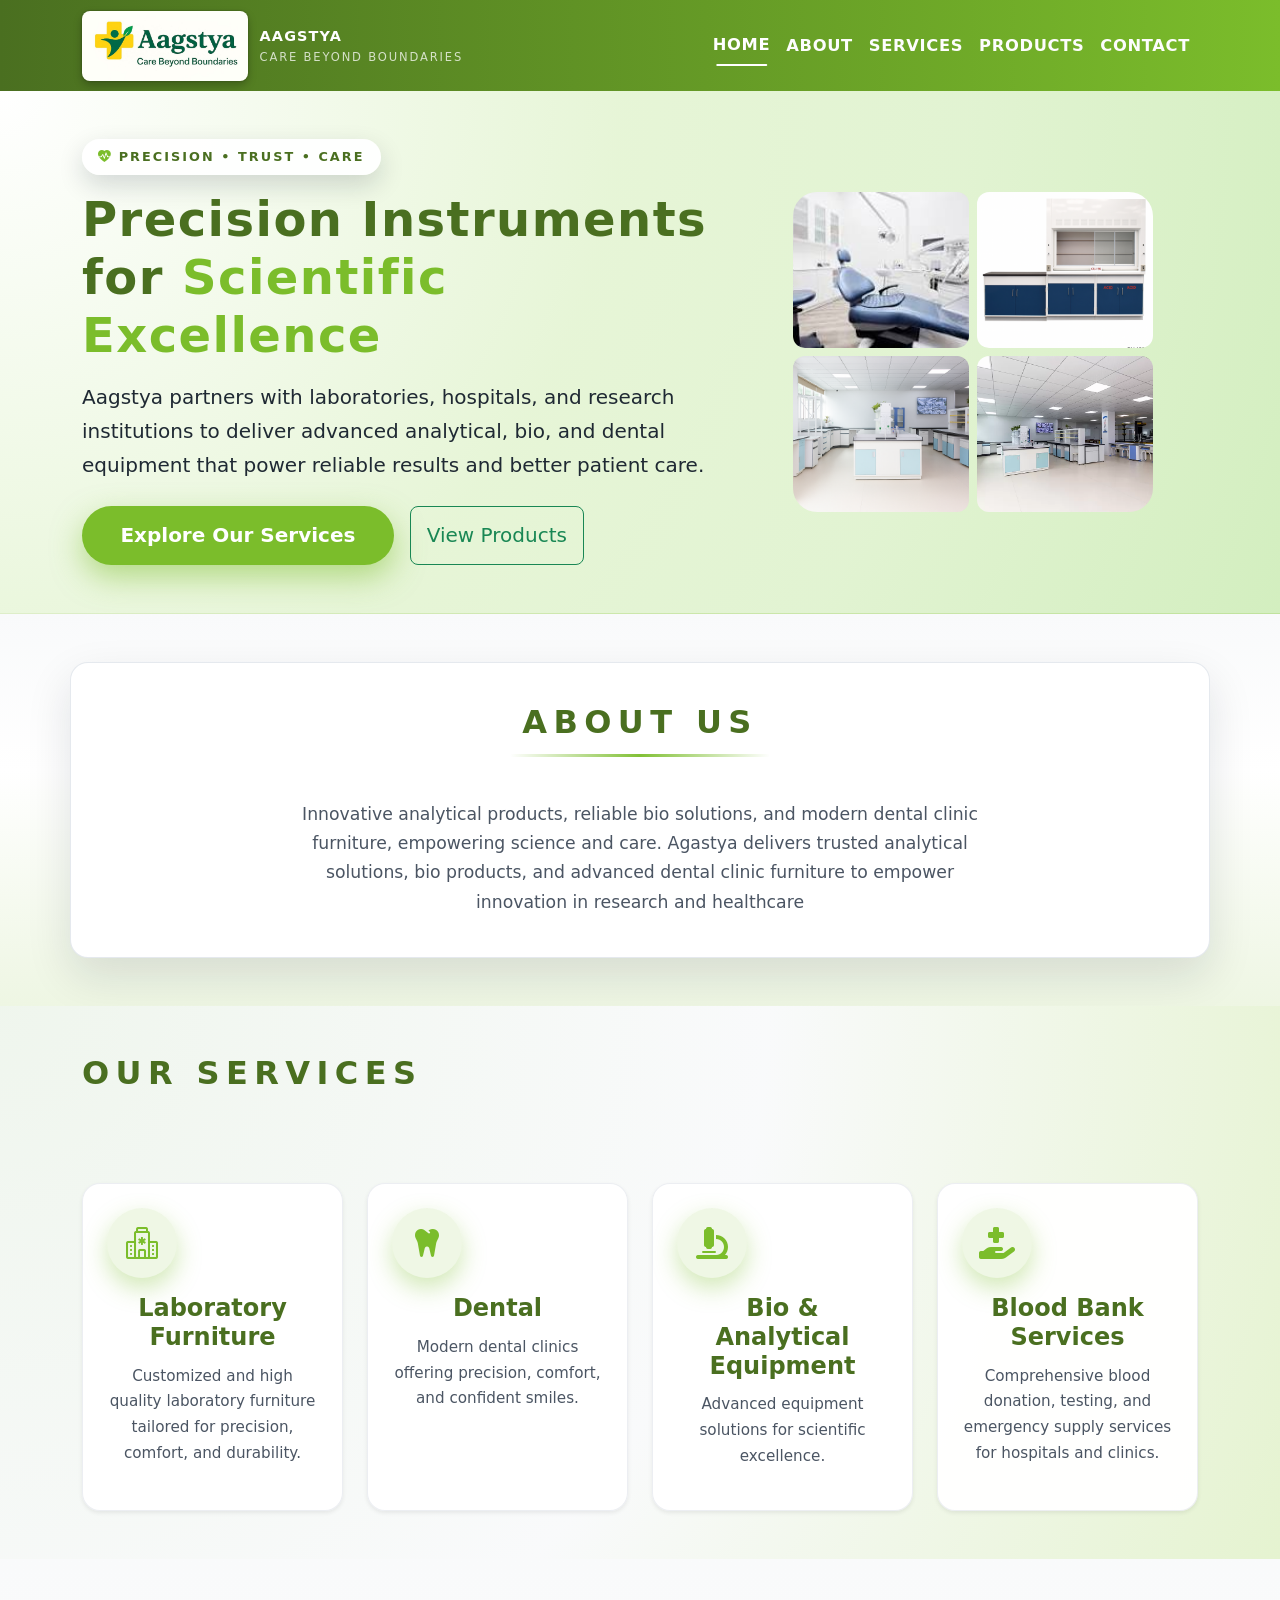
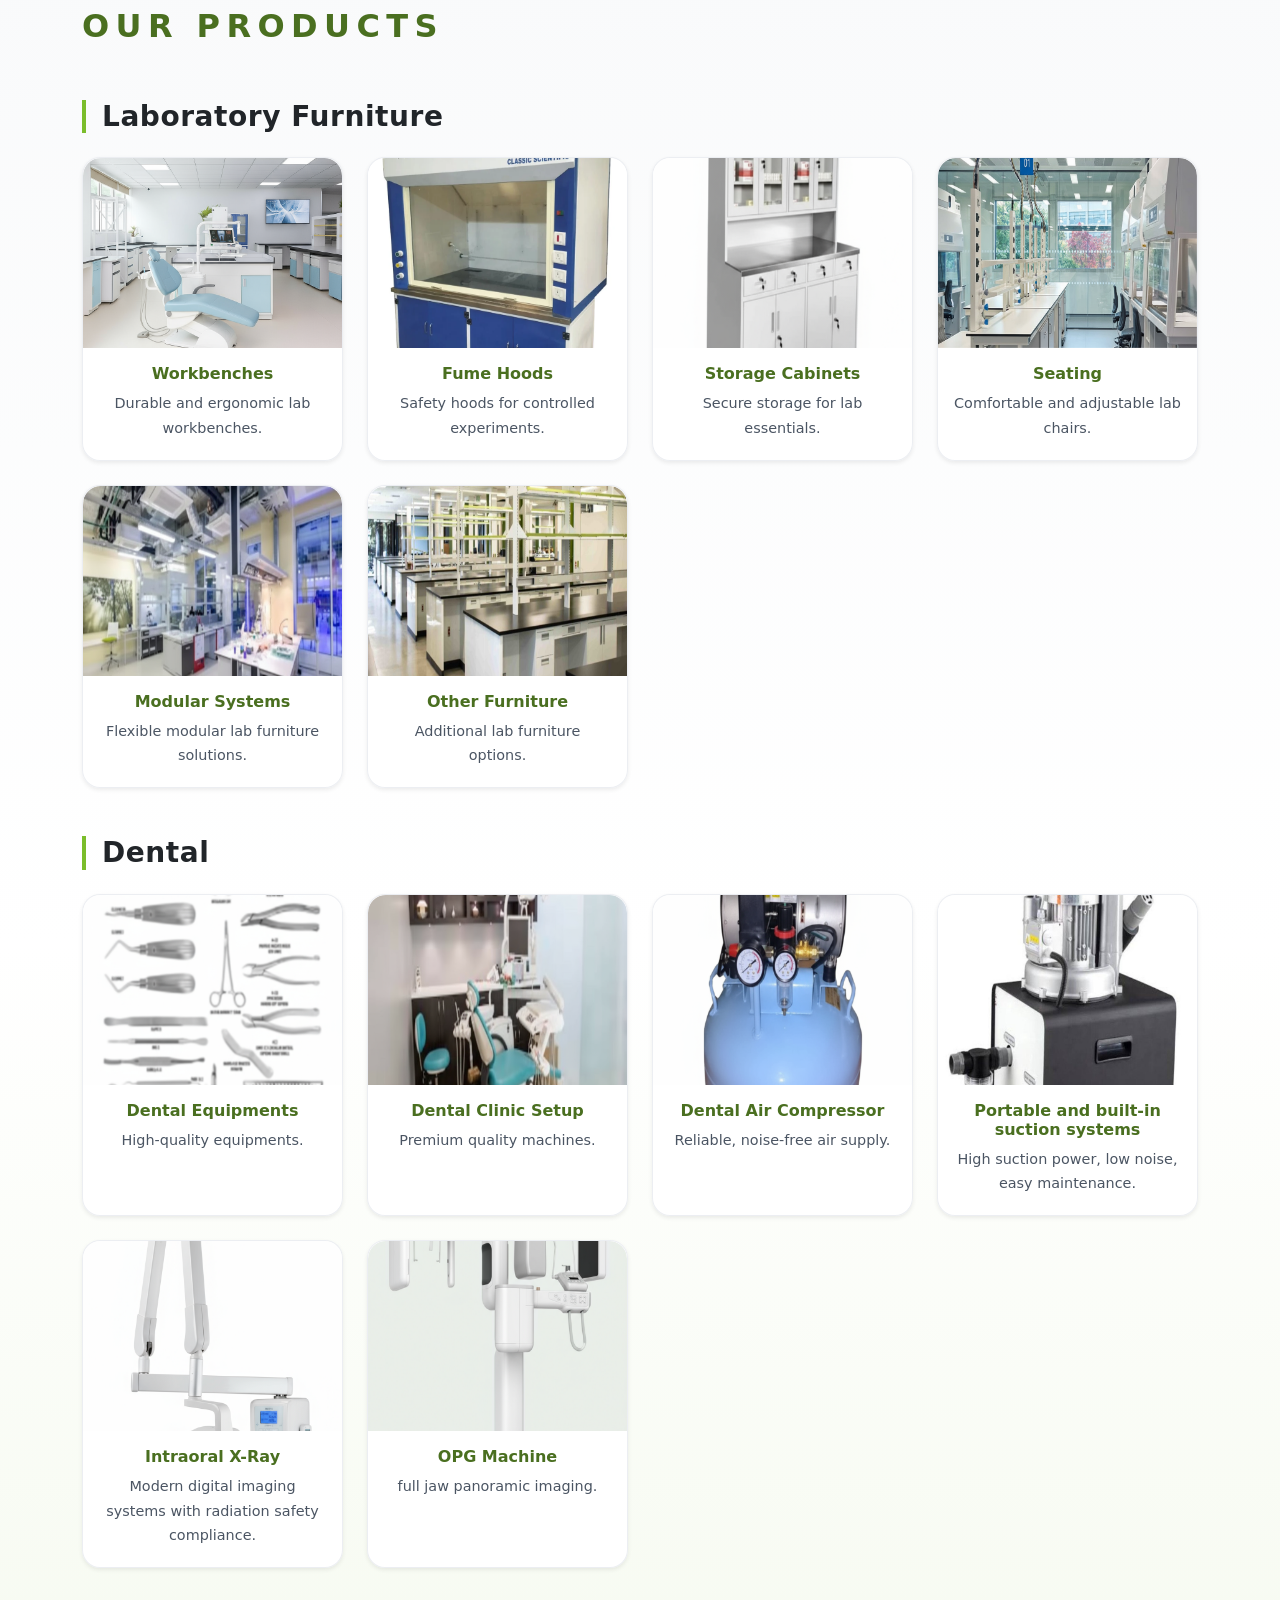
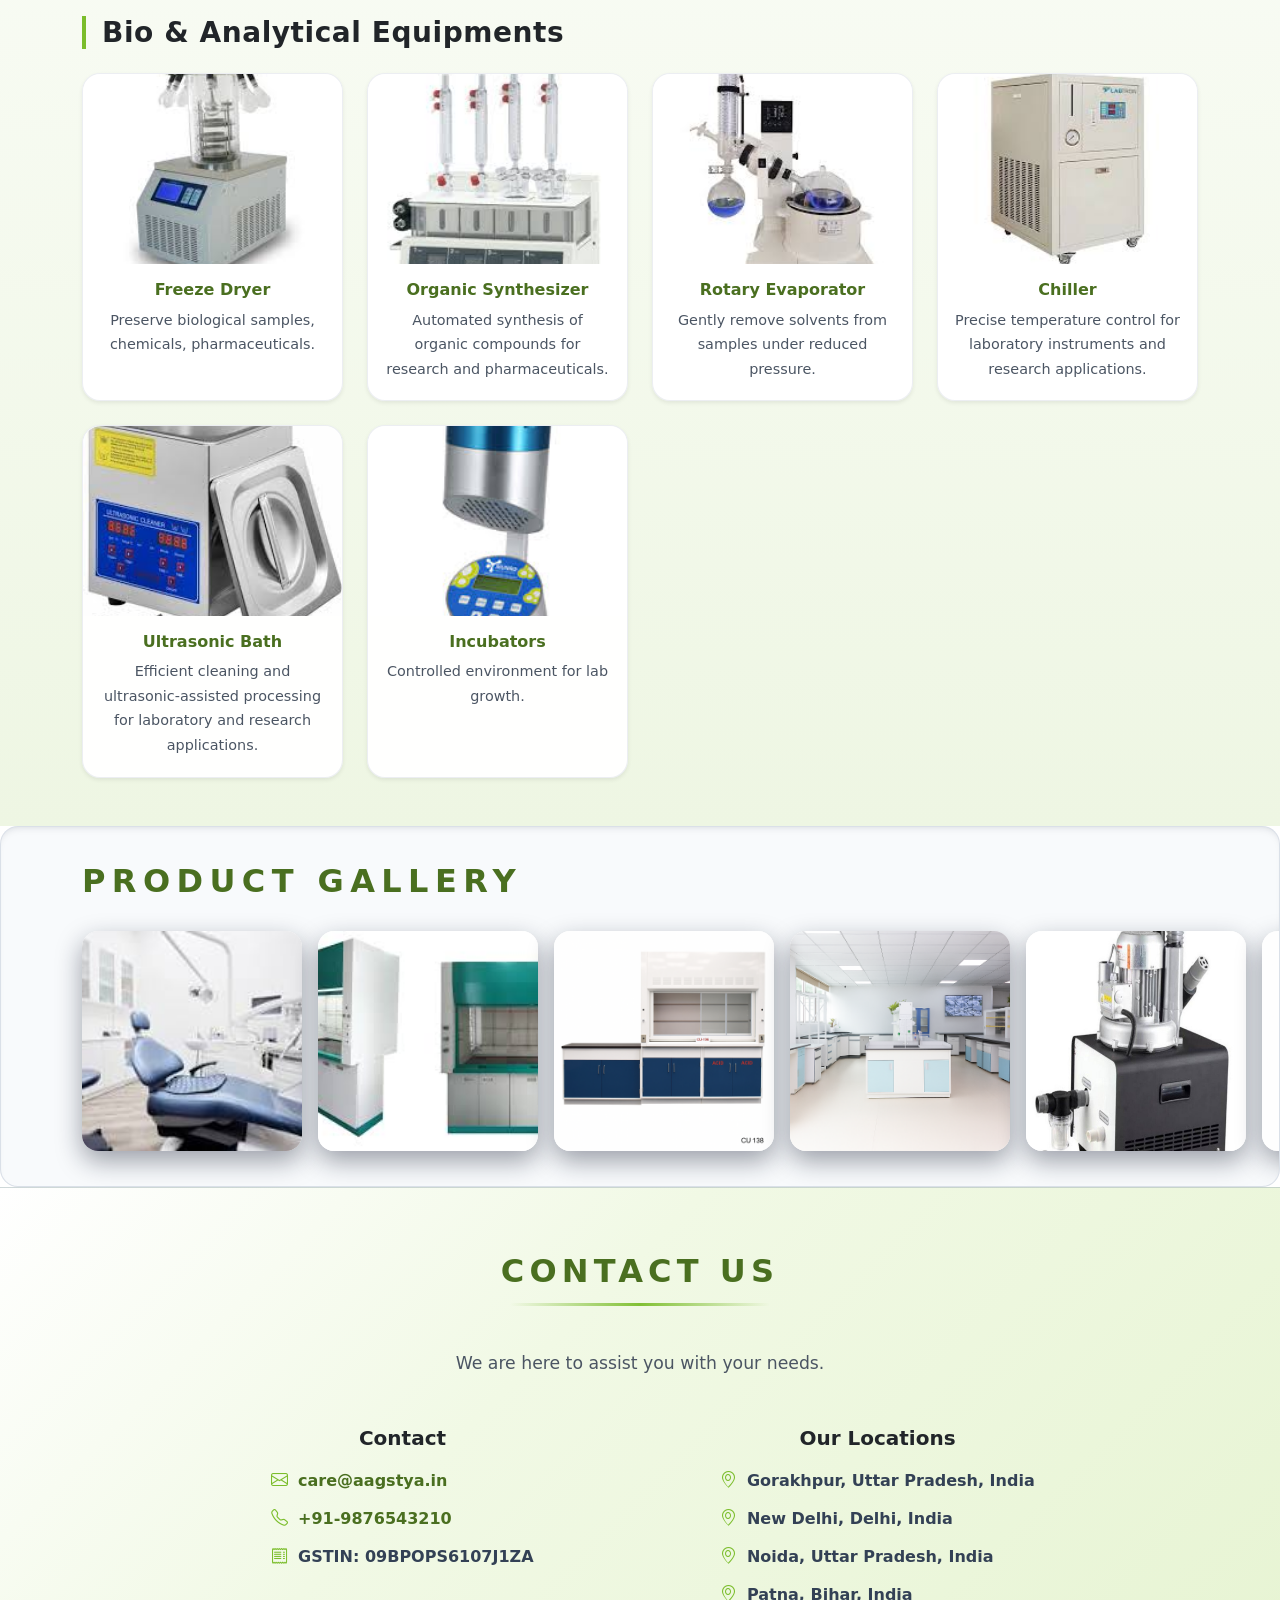
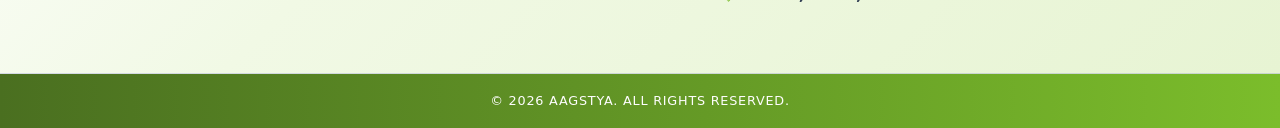
==== commit c88c36e7: "Update GSTIN in contact information on index.html" ====
--- a/index.html
+++ b/index.html
@@ -1069,7 +1069,7 @@
           <ul class="contact-list">
             <li><i class="bi bi-envelope"></i><a href="mailto:care@aagstya.in">care@aagstya.in</a></li>
             <li><i class="bi bi-telephone"></i><a href="tel:+919876543210">+91-9876543210</a></li>
-            <li><i class="bi bi-receipt"></i><span>GSTIN: XXXXXXXXXXXXXX</span></li>
+            <li><i class="bi bi-receipt"></i><span>GSTIN: 09BPOPS6107J1ZA</span></li>
           </ul>
         </div>
         <div class="col-md-5">
